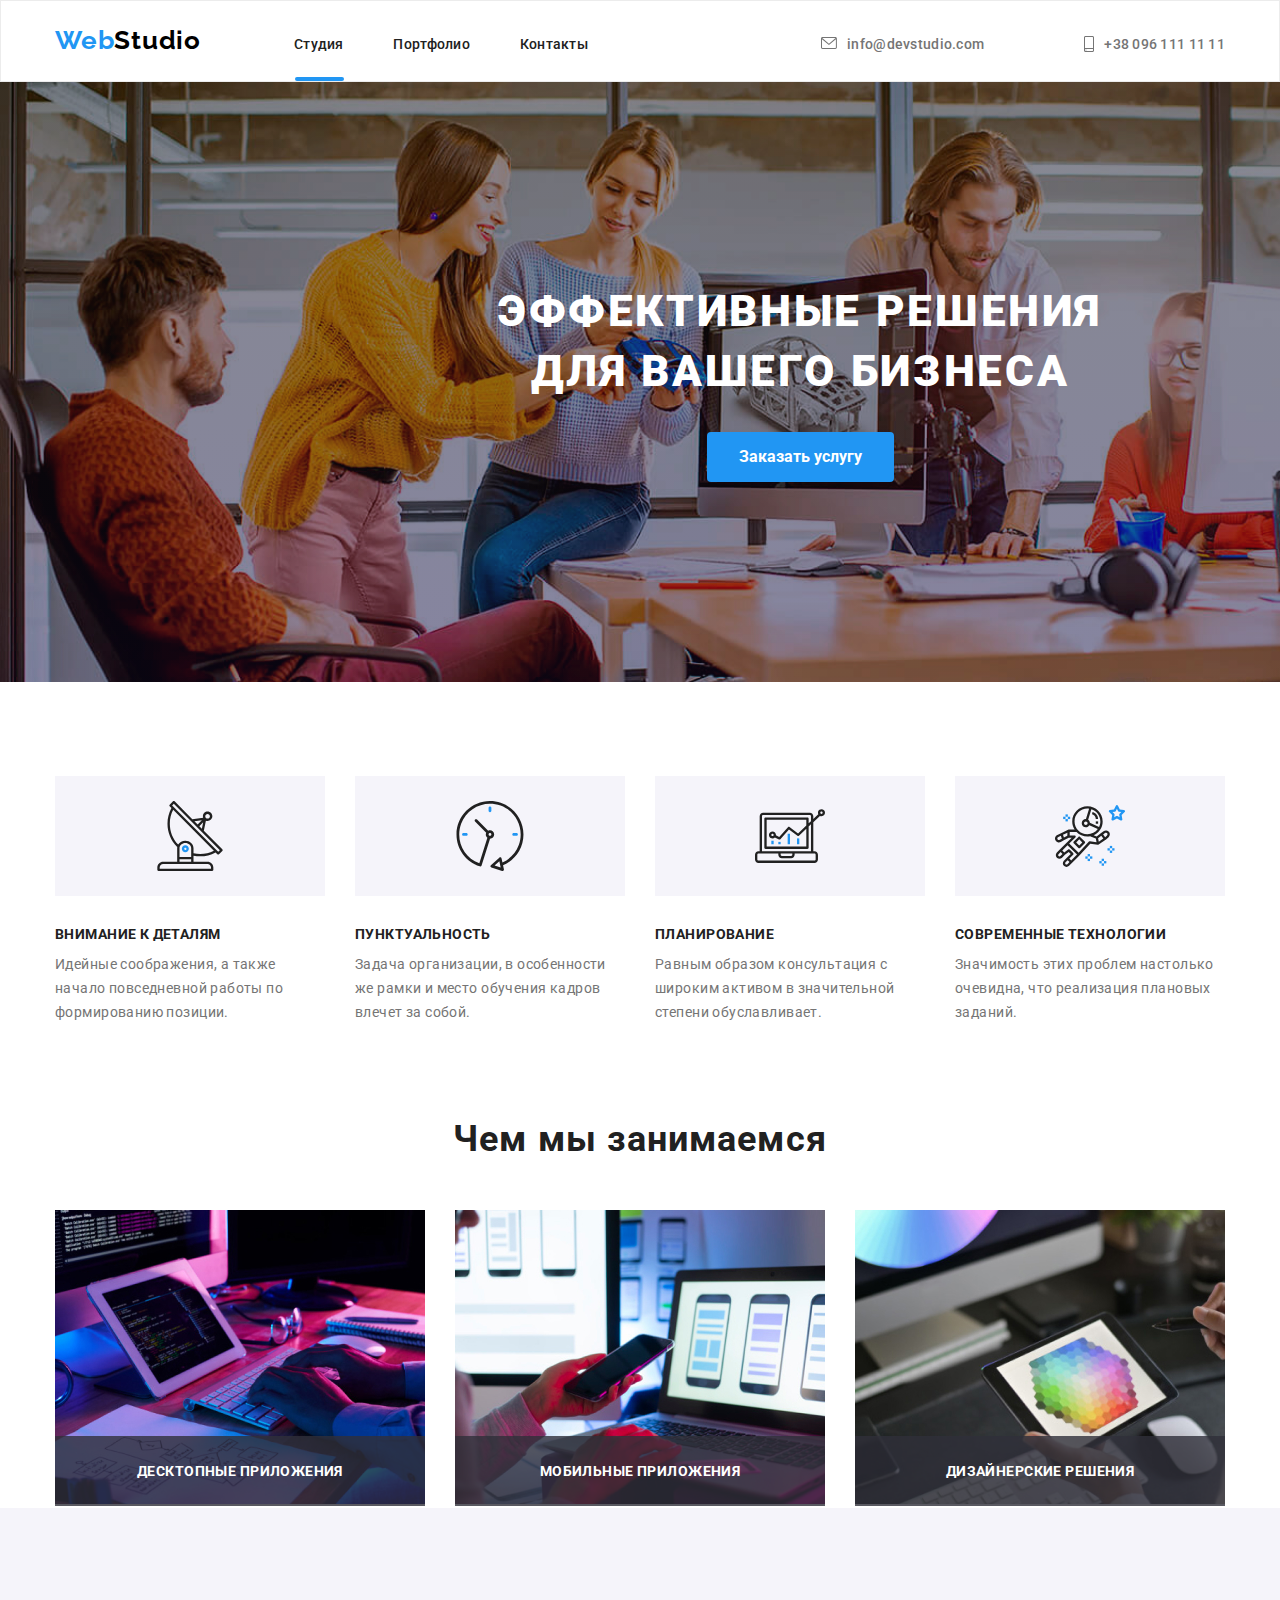
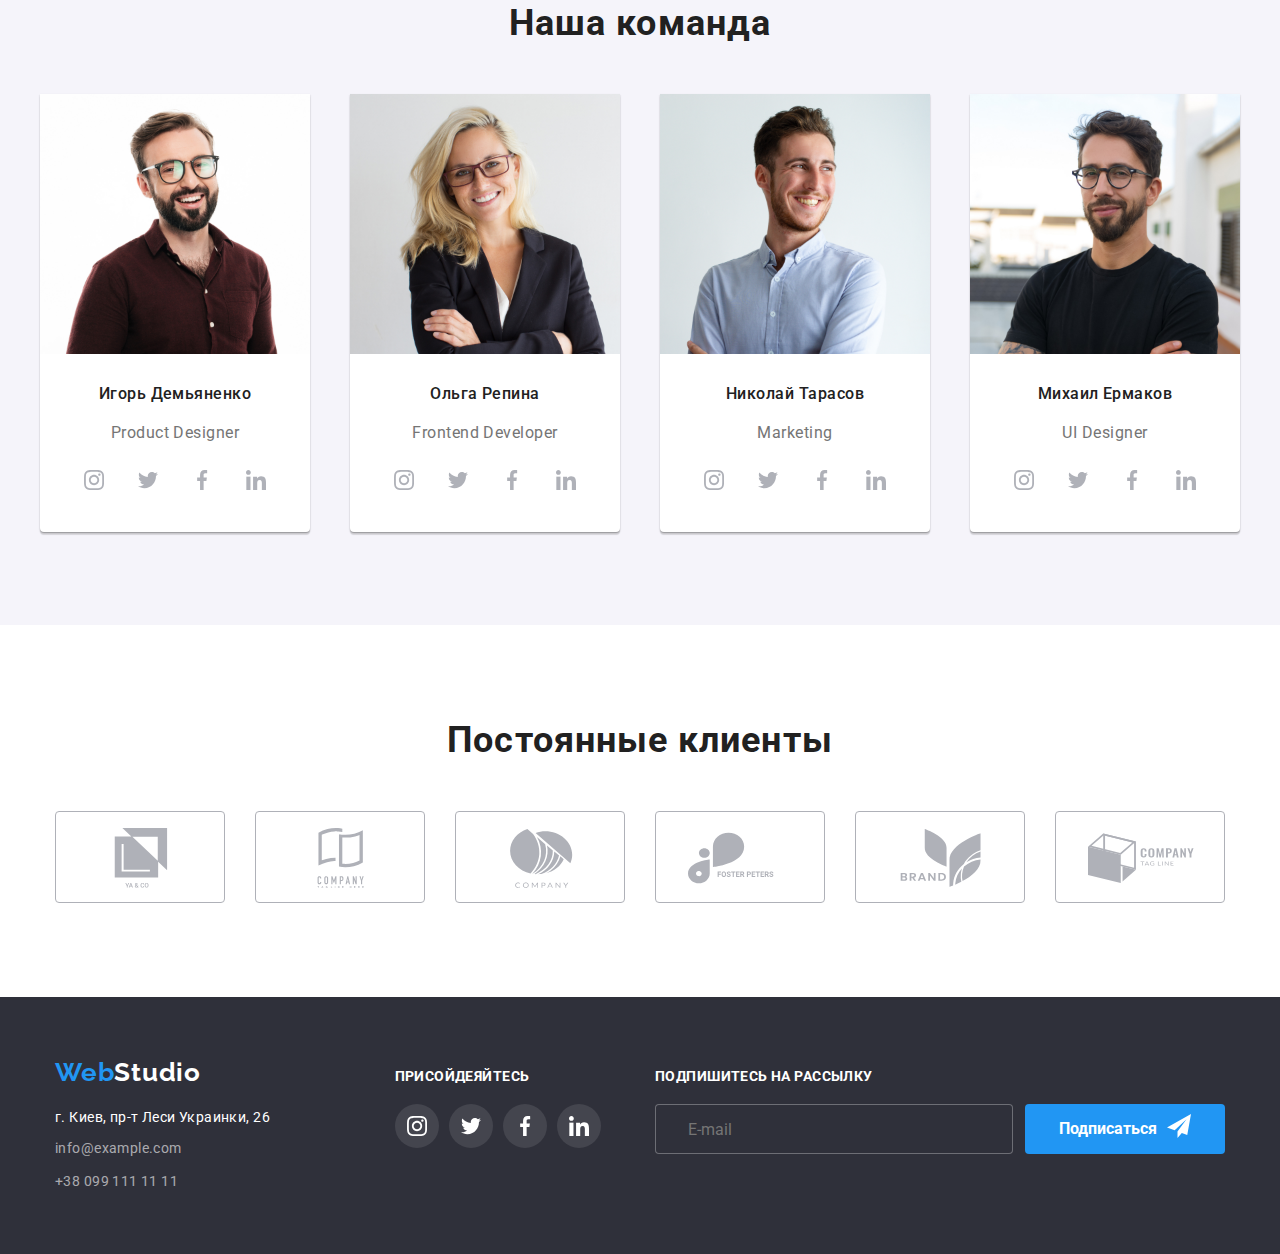
==== index.html @ 1517432e "start" ====
<!DOCTYPE html>
<html lang="ru">
<head>
    <meta charset="UTF-8">
    <meta http-equiv="X-UA-Compatible" content="IE=edge">
    <meta name="viewport" content="width=device-width, initial-scale=1.0">
    <title>Yaroslav Borys</title>
    <link rel="stylesheet" href="./css/modern-normalize.css">
    <link rel="preconnect" href="https://fonts.gstatic.com">
    <link href="https://fonts.googleapis.com/css2?family=Raleway:wght@700&family=Roboto:wght@400;500;700;900&display=swap"
        rel="stylesheet">
    <link rel="stylesheet" href="./css/style.css" />
</head>

    <template>
        <svg class="icons-button">
            <use href="./images/icons-list/sprite.svg.svg#icon-vector13"></use></svg>

            
        <svg class="icons">
            <use href="./images/icons-list/sprite.svg.svg#icon-antenna"></use>
        </svg>
        <svg class="icons">
            <use href="./images/icons-list/sprite.svg.svg#icon-astronaut"></use>
        </svg>
        <svg class="icons">
            <use href="./images/icons-list/sprite.svg.svg#icon-diagram"></use>
        </svg>
        <svg class="icons">
            <use href="./images/icons-list/sprite.svg.svg#icon-clock"></use>
        </svg>
        <svg class="icons">
            <use href="./images/icons-list/sprite.svg.svg#icon-client"></use>
        </svg>
        <svg class="icons">
            <use href="./images/icons-list/sprite.svg.svg#icon-client1"></use>
        </svg>
        <svg class="icons">
            <use href="./images/icons-list/sprite.svg.svg#icon-client2"></use>
        </svg>
        <svg class="icons">
            <use href="./images/icons-list/sprite.svg.svg#icon-client3"></use>
        </svg>
        <svg class="icons">
            <use href="./images/icons-list/sprite.svg.svg#icon-client4"></use>
        </svg>
        <svg class="icons">
            <use href="./images/icons-list/sprite.svg.svg#icon-client5"></use>
        </svg>
        <svg class=".icons-contact-mail">
            <use href="./images/icons-list/sprite.svg.svg#icon-envelope"></use>
        </svg>
        <svg class=".icons-contact-tell">
            <use href="./images/icons-list/sprite.svg.svg#icon-smartphone"></use>
        </svg>
        <svg class="icons-social">
            <use href="./images/icons-list/sprite.svg.svg#icon-instagram"></use>
        </svg>
        <svg class="icons-social">
            <use href="./images/icons-list/sprite.svg.svg#icon-twitter"></use>
        </svg>
        <svg class="icons-social">
            <use href="./images/icons-list/sprite.svg.svg#icon-facebook"></use>
        </svg>
        <svg class="icons-social">
            <use href="./images/icons-list/sprite.svg.svg#icon-linkedin"></use>
        </svg>
<!-- MODAL ICON  -->
        <svg class="">
            <use href="./images/icons-list/sprite.svg.svg#icon-name-modal"></use>
        </svg>
    
        <svg class="">
            <use href="./images/icons-list/sprite.svg.svg#icon-tel-modal"></use>
        </svg>

        <svg class="">
            <use href="./images/icons-list/sprite.svg.svg#icon-mail-modal"></use>
        </svg>
    <svg class="">
        <use href="./images/icons-list/sprite.svg.svg#icon-icon-telega"></use>
    </svg>

<!-- MODAL ICON  -->
    </template>

<body>
    <!--Навигация сайта-->
    <header>
        <nav class="navigation">
        <div class="container">
            <h1><a href="./index.html" lang="en" class="logo link"><span class="logo-blue">Web</span>Studio</a></h1>
           <div class="nav">
            <ul class="site-nav list">
                <li><a href="./index.html" class="studio link">Студия</a></li>
                <li><a href="./portfolio.html" class=" link">Портфолио</a></li>
                <li><a href="" class="link">Контакты</a></li>
            </ul>
            <ul class="contact-nav list">
                <li class="list-tell">
                        <ul class="mail-mail">
                        
                            <li><a href="mailto:" class="link">info@devstudio.com</a></li>
                        <li class="icons-contact-mail"><svg class="icons-contact-mail">
                                <use href="./images/icons-list/sprite.svg.svg#icon-envelope"></use>
                            </svg></li>
                        </ul>

                </li>
            
                <li class="list-tell">
                        <ul class="tell-tell">  
                            
                            <li class="list-tell"><a href="tel:+380961111111" class="link">
                    +38 096 111 11 11</a></li>
                    <li><svg class="icons-contact-tell">
                            <use href="./images/icons-list/sprite.svg.svg#icon-smartphone"></use>
                        </svg></li>
            
                         </ul>
                   
            </ul>
            </div>
        </div>
        </nav>
    </header>

    <main>
        <!--Заказ услуги-->
        <section class="hero">
            <div class="container">
            <h2 class="hero-title">Эффективные решения для вашего бизнеса</h2>
            <button data-modal-open type="button" class="button-color">Заказать услугу</button>
            </div>
        </section>

        <!--Преимущество-->
        <section >
        <div class="container">
            <h2 class="disp-none">Преимущество</h2>
            <ul class="advantage-list">
                <li> 
                    <div class="advantage-content">
                    <svg class="icons-advantage">
                    <use href="./images/icons-list/sprite.svg.svg#icon-antenna"></use>
                     </svg>
                    </div>
                    <h3  class="tittle-advantage">Внимание к деталям</h3>
                    <p class="text-section">Идейные соображения, а также начало повседневной работы по формированию позиции.</p>
                </li>
                <li>
                      <div class="advantage-content">
                    <svg class="icons-advantage">
                        <use href="./images/icons-list/sprite.svg.svg#icon-clock"></use>
                    </svg>
                    </div>
                    <h3 class="tittle-advantage">Пунктуальность</h3>
                    <p class="text-section">Задача организации, в особенности же рамки и место обучения кадров влечет за собой.</p>
                </li>
                <li>
                   <div class="advantage-content">
                    <svg class="icons-advantage">
                        <use href="./images/icons-list/sprite.svg.svg#icon-diagram"></use>
                    </svg>
                    </div>
                    <h3 class="tittle-advantage">Планирование</h3>
                    <p class="text-section">Равным образом консультация с широким активом в значительной степени обуславливает.</p>
                </li>
                <li>
                    <div class="advantage-content">
                    <svg class="icons-advantage">
                    <use href="./images/icons-list/sprite.svg.svg#icon-astronaut"></use>
                   </svg>
                    </div>
                    <h3 class="tittle-advantage">Современные технологии</h3>
                    <p class="text-section">Значимость этих проблем настолько очевидна, что реализация плановых заданий.</p>
                </li>
            </ul>
        </div>
        </section>
            <!--Работа-->
        <section class="work-section">
            <div class="container">
               <h2 class="block-tittle">Чем мы занимаемся</h2>
                <ul class="work-list">
                   <li class="background-img"><img src="images/img.jpg" class="img-list" alt="набор текста на планшете" >
                <p >ДЕСКТОПНЫЕ ПРИЛОЖЕНИЯ</p></li>
                    <li class="background-img"><img src="images/box2.jpg" class="img-list" alt="nелефон и ноутбук" >
                <p >МОБИЛЬНЫЕ ПРИЛОЖЕНИЯ</p></li>
                    <li class="background-img"><img src="images/box3.jpg" class="img-list" alt="палитра цветов" >
                <p >ДИЗАЙНЕРСКИЕ РЕШЕНИЯ</p>
                    </li>
                </ul>  
            </div>
        </section>
        <!-- Команда -->
        <section class="our-team">
            <div class="container">
            <h2 class="block-tittle">Наша команда</h2>
            <ul class="team-list">
                <li>
                    <img src="./images/human.jpg" alt="мужчина" width="270">
                    <h3 class="name-worker">Игорь Демьяненко</h3>
                    <p lang="en" class="profession">Product Designer</p>
                    <ul class=icon-list-people>
                        <li>
                            <a href="#" class="social-link">
                                <svg class="icons-social">
                                <use href="./images/icons-list/sprite.svg.svg#icon-instagram"></use>
                                </svg>
                            </a>
                        </li>
                        <li>
                            <a href="#" class="social-link">
                                <svg class="icons-social">
                                <use href="./images/icons-list/sprite.svg.svg#icon-twitter"></use>
                                </svg>
                            </a>
                        </li>
                        <li>
                            <a href="#" class="social-link">
                                <svg class="icons-social">
                                 <use href="./images/icons-list/sprite.svg.svg#icon-facebook"></use>
                                </svg>
                            </a>
                        </li>
                        <li>
                            <a href="#" class="social-link">
                                <svg class="icons-social">
                                <use href="./images/icons-list/sprite.svg.svg#icon-linkedin"></use>
                                </svg>
                            </a>
                        </li>
                
                    </ul>
                </li>
                <li>
                    <img src="./images/human1.jpg" alt="девушка" width="270">
                    <h3 class="name-worker">Ольга Репина</h3>
                    <p lang="en" class="profession">Frontend Developer</p>
                                        <ul class="icon-list-people">
                        <li>
                            <a href="#" class="social-link">
                                <svg class="icons-social">
                                <use href="./images/icons-list/sprite.svg.svg#icon-instagram"></use>
                                </svg>
                            </a>
                        </li>
                        <li>
                            <a href="#" class="social-link">
                                <svg class="icons-social">
                                <use href="./images/icons-list/sprite.svg.svg#icon-twitter"></use>
                                </svg>
                            </a>
                        </li>
                        <li>
                            <a href="#" class="social-link">
                                <svg class="icons-social">
                                 <use href="./images/icons-list/sprite.svg.svg#icon-facebook"></use>
                                </svg>
                            </a>
                        </li>
                        <li>
                            <a href="#" class="social-link">
                                <svg class="icons-social">
                                <use href="./images/icons-list/sprite.svg.svg#icon-linkedin"></use>
                                </svg>
                            </a>
                        </li>
                
                    </ul>
                </li>
                <li>
                    <img src="./images/human2.jpg" alt="мужчина смотрит вправо " width="270">
                    <h3 class="name-worker">Николай Тарасов</h3>
                    <p lang="en" class="profession">Marketing</p>
                                                        <ul class="icon-list-people">
                        <li>
                            <a href="#" class="social-link">
                                <svg class="icons-social">
                                <use href="./images/icons-list/sprite.svg.svg#icon-instagram"></use>
                                </svg>
                            </a>
                        </li>
                        <li>
                            <a href="#" class="social-link">
                                <svg class="icons-social">
                                <use href="./images/icons-list/sprite.svg.svg#icon-twitter"></use>
                                </svg>
                            </a>
                        </li>
                        <li>
                            <a href="#" class="social-link">
                                <svg class="icons-social">
                                 <use href="./images/icons-list/sprite.svg.svg#icon-facebook"></use>
                                </svg>
                            </a>
                        </li>
                        <li>
                            <a href="#" class="social-link">
                                <svg class="icons-social">
                                <use href="./images/icons-list/sprite.svg.svg#icon-linkedin"></use>
                                </svg>
                            </a>
                        </li>
                
                    </ul>
                </li>
                <li>
                    <img src="./images/human3.jpg" alt="мужчина смотрит на нас" width="270">
                    <h3 class="name-worker">Михаил Ермаков</h3>
                    <p lang="en" class="profession">UI Designer</p>
                                        <ul class="icon-list-people">
                        <li>
                            <a href="#" class="social-link">
                                <svg class="icons-social">
                                <use href="./images/icons-list/sprite.svg.svg#icon-instagram"></use>
                                </svg>
                            </a>
                        </li>
                        <li>
                            <a href="#" class="social-link">
                                <svg class="icons-social">
                                <use href="./images/icons-list/sprite.svg.svg#icon-twitter"></use>
                                </svg>
                            </a>
                        </li>
                        <li>
                            <a href="#" class="social-link">
                                <svg class="icons-social">
                                 <use href="./images/icons-list/sprite.svg.svg#icon-facebook"></use>
                                </svg>
                            </a>
                        </li>
                        <li>
                            <a href="#" class="social-link">
                                <svg class="icons-social">
                                <use href="./images/icons-list/sprite.svg.svg#icon-linkedin"></use>
                                </svg>
                            </a>
                        </li>
                
                    </ul>
                </li>
            </ul>
            </div>
        </section> 
<!-- Постоянные клиенты -->
        <section class="client-section">
            <div class="container">
            <h2 class="block-tittle">Постоянные клиенты</h2>
            <ul class="client-list">
                <li class="client">
                    <svg class="icons-client">
                        <use href="./images/icons-list/sprite.svg.svg#icon-client"></use>
                    </svg>
                </li>
                <li>
                <svg class="icons-client">
                    <use href="./images/icons-list/sprite.svg.svg#icon-client1"></use>
                </svg>
            </li>
                <li><svg class="icons-client">
                    <use href="./images/icons-list/sprite.svg.svg#icon-client2"></use>
                </svg>
            </li>
                <li><svg class="icons-client">
                    <use href="./images/icons-list/sprite.svg.svg#icon-client3"></use>
                </svg>
            </li>
                <li><svg class="icons-client">
                    <use href="./images/icons-list/sprite.svg.svg#icon-client4"></use>
                </svg>
            </li>
                <li><svg class="icons-client">
                    <use href="./images/icons-list/sprite.svg.svg#icon-client5"></use>
                </svg>
            </li>
            </ul>
            </div>
        </section>
        <!-- Постоянные клиенты -->

    </main>

    <!--подвал-->
     <footer class="footer">
        
         <div class="container">
                 
            <div class="contact-footer"> 
             <a href="#" lang="en" class="link logo-white"><span class="logo-blue">Web</span>Studio</a>
             <address class="address ad-footer">
                <P class="address">г. Киев, пр-т Леси Украинки, 26</P>
                <ul class="list">
                    <li><a href="mailto:info@example.com" class="link contacts">info@example.com</a></li>
                    <li><a href="tel:+380991111111" class="link contacts">+38 099 111 11 11</a></li>
                </ul>
             </address>
            </div>
        

            <div class="social-cont">
            <p class="text-final">ПРИСОЙДЕЯЙТЕСЬ</p>
            <ul class="social-media">
                        <li>
                            <a href="#" class="social-link">
                                <svg class="icons-footer">
                                    <use href="./images/icons-list/sprite.svg.svg#icon-instagram"></use>
                                </svg>
                            </a>
                        </li>
                        <li>
                            <a href="#" >
                                <svg class="icons-footer">
                                    <use href="./images/icons-list/sprite.svg.svg#icon-twitter"></use>
                                </svg>
                            </a>
                        </li>
                        <li>
                            <a href="#">
                                <svg class="icons-footer">
                                    <use href="./images/icons-list/sprite.svg.svg#icon-facebook"></use>
                                </svg>
                            </a>
                        </li>
                        <li>
                            <a href="#">
                                <svg class="icons-footer">
                                    <use href="./images/icons-list/sprite.svg.svg#icon-linkedin"></use>
                                </svg>
                            </a>
                     
                       </li>
                       
                      </ul>
            </div>
                
             <div class="sub-box">
                        <p class="text-final">ПОДПИШИТЕСЬ НА РАССЫЛКУ</p>
                        <div class="form-footer">
                        <form action="" class="sub-form">
                            <label for="subscription" ></label>
                            <input type="email" class="telega-pole" name="subscrip" id="subscription" placeholder="E-mail">
                            <button type="submit" class="button-footer">Подписаться<svg class="telega-svg">
                                <use href="./images/icons-list/sprite.svg.svg#icon-icon-telega"></use>
                            </svg></button>
                            </div>


                        </form>
                        </div>
         </div>





      </footer>
    <div class="backdrop is-hidden" id="modal" data-modal>
        <div class="modal-content" id="modal-content">
            <button data-modal-close type="button"><span class="close-but"><svg class="icons-button">
                <use href="./images/icons-list/sprite.svg.svg#icon-vector13"></use>
            </svg></span></button>
            <form action="#" class="modal-form">
                <p class="modal-form-title">Оставьте свои данные, мы вам перезвоним</p>
             <label class="form-field">
                 Имя
                    <span class="icon-position">
                         <input type="text" name="user-name" minlength="2"placeholder=""  required class="modal-form-input"/>
          
                         <span class="modal-form-icon">
                                <svg class="modal-name modal-svg">
                                    <use href="./images/icons-list/sprite.svg.svg#icon-name-modal"></use>
                                </svg>
                        </span>
                    </span>
                </label>
                <label class="form-field">
                    Телефон 
                    <span class="icon-position">
                        <input type="tel " name="user-fhone" placeholder="" pattern="[0-9]{3}-[0-9]{3}-[0-9]{2}-[0-9]{2}" required class="modal-form-input"/>
                             <span class="modal-form-icon">
                                    <svg class="modal-tel modal-svg">
                                        <use href="./images/icons-list/sprite.svg.svg#icon-tel-modal"></use>
                                    </svg>
                            </span>
                    </span>
                </label>
                <label class="form-field">
                    Почта 
                    <span class="icon-position">
                    <input type="email" name="user-email" placeholder="" required class="modal-form-input"/>
                            <span class="modal-form-icon">
                                <svg class="modal-email modal-svg">
                                    <use href="./images/icons-list/sprite.svg.svg#icon-mail-modal"></use>
                                </svg>
                            </span>
                    </span>
                </label>
                <label class="form-field-txt">
                    Комментарий 
                    <textarea name="user-comment" placeholder="Введите текст" class="modal-form-text" ></textarea>
                </label>
                <span>
                <input type="checkbox" name="user-agree" value="agree" id="checkbox" class="form-check visually-hidden" required >
                <label for="checkbox" class="modal-form-check"  >Соглашаюсь с рассылкой и принимаю <a href="" class="form-link"> Условия договора</a></label>
                </span>
               <button type="submit" class="button-color-form">Отправить</button>
            </form>
         

        </div>
    </div>

    <script src="./js/modal.js" type="module"></script>
</body>
</html>
---- css/style.css ----
:root {
  --blue-color: #2196f3;
  --white-color: #ffffff;
  --tell-color: #757575;
  --hero-color: #2f303a;
  --main-text-color: #212121;
  --mainbackgraund-color: #e5e5e5;
  --contacts-color: rgba(255, 255, 255, 0.6);
  --portfolio-color: #f5f4fa;
  --black-color: #000000;
  --stroke-color: #ececec;
  --icon-color: #afb1b8;
  --icon-footer: rgba(255, 255, 255, 0.1);
  --solid-color: #eeeeee;
  --solid-button: rgba(0, 0, 0, 0.2);
  --form-text: rgba(117, 117, 117, 0.5);
  --stoke-solid-footer: rgba(255, 255, 255, 0.3);
}

/* Основные стили */
body {
  font-family: "Roboto", sans-serif;
  background-color: var(--white-color);
  color: var(--main-text-color);
}

.container {
  width: 1200px;
  padding: 0 15px;
  margin: 0 auto;
}

/* Основные стили */
/* Списки  */

/* Списки  */

/* Анимации */
@keyframes button-hero {
  0% {
  }
  100% {
    transition: background-color 500ms linear, transform 500ms ease-in-out;
  }
}

/* Анимации */

.site-nav .link {
  display: flex;
  flex-direction: column;
  align-items: flex-end;
}

.studio::after,
.portfolio::after {
  content: "";
  height: 4px;
  background-color: var(--blue-color);
  align-self: flex-end;
  /* margin: 28px 0px 0px 0px; */
  border-radius: 2px;
  z-index: 2;
  position: absolute;
  top: 41px;
}
.studio:after {
  width: 49px;
}

.portfolio:after {
  width: 76px;
}

.tell-tell,
.mail-mail {
  display: flex;
  flex-direction: row-reverse;
}

.list-tell {
  align-items: baseline;
  justify-content: start;
  color: var(--tell-color);
}
.icons-contact-tell {
  width: 10px;
  height: 16px;
  margin-right: 10px;
  fill: currentColor;
}

.icons-contact-mail {
  width: 16px;
  height: 12px;
  margin-right: 10px;
  fill: currentColor;
}
.contact-nav .list-tell:hover,
.contact-nav .list-tell:hover,
.contact-nav .link:hover {
  stroke: var(--blue-color);
  color: var(--blue-color);
  fill: var(--blue-color);
  transition: 250ms cubic-bezier(0.4, 0, 0.2, 1);
}

.navigation .container {
  display: flex;
  align-items: baseline;
}
.navigation .nav {
  display: flex;
  width: 1025px;
  justify-content: space-between;
}
.site-nav {
  display: flex;
  width: 294px;
  justify-content: space-between;
  margin-left: 93px;
  position: relative;
}
.contact-nav {
  display: flex;
  height: 16px;
}
.contact-nav li:not(:first-child) {
  margin-left: 50px;
}

.navigation {
  background-color: var(--white-color);
  border: 1px solid var(--stroke-color);
}
.logo {
  font-family: Raleway;
  color: var(--black-color);
  font-weight: bold;
  font-size: 26px;
  line-height: 1.192;
  letter-spacing: 0.03em;
  padding: 24px 0px 25px;
}
.logo-blue {
  color: var(--blue-color);
}
.site-nav .link:hover,
.site-nav .link:focus,
.site-nav .link:active {
  color: var(--blue-color);
  transition: 250ms cubic-bezier(0.4, 0, 0.2, 1);
}

.nav .portfolio:visited,
.nav .studio:visited {
  color: var(--blue-color);
  transition: 250ms cubic-bezier(0.4, 0, 0.2, 1);
}

.contact-nav .link:hover,
.contact-nav .link:focus {
  color: var(--blue-color);
  fill: var(--blue-color);
  transition: 250ms cubic-bezier(0.4, 0, 0.2, 1);
}

.contact-nav a {
  color: var(--tell-color);
  transition: 250ms cubic-bezier(0.4, 0, 0.2, 1);
}
.navigation .list {
  font-weight: 500;
  font-size: 14px;
  line-height: 1.143;
  letter-spacing: 0.02em;
}
/* Навигация сайта  */

/* Hero block */

.hero .container {
  padding: 200px 452px;
  width: 1600px;
  display: flex;
  align-items: center;
  flex-flow: column;
  background-image: linear-gradient(
      to top,
      rgba(130, 67, 247, 0.068),
      rgba(138, 125, 4, 0.068)
    ),
    url(../images/background.png);
  background-size: cover;
}

.hero-title {
  color: var(--white-color);
  font-weight: 900;
  font-size: 44px;
  line-height: 1.363;
  text-align: center;
  letter-spacing: 0.06em;
  text-transform: uppercase;
  width: 696px;
  margin-bottom: 30px;
}
/* Hero block */
/* Buttons */
/* indentation */
.button-row .container {
  padding: 94px 0px 34px;
}
.button-list {
  display: flex;
  justify-content: center;
  padding-bottom: 16px;
}
.button-list li:not(:last-child) {
  margin-right: 9px;
}
/* indentation */
.button-color {
  font-family: "Roboto", sans-serif;
  background-color: var(--blue-color);
  color: var(--white-color);
  font-size: 16px;
  line-height: 1.875;
  font-weight: 700;
  text-align: center;
  border: 0;
  border-radius: 4px;
  padding: 10px 32px;
  cursor: pointer;
}
.button-pro {
  font-family: "Roboto", sans-serif;
  background-color: var(--portfolio-color);
  font-weight: 500;
  font-size: 16px;
  line-height: 1.625;
  text-align: center;
  letter-spacing: 0.03em;
  border-radius: 4px;
  padding: 6px 22px;
  border: 0;
}
.button-pro:hover,
.button-pro:focus {
  background-color: var(--blue-color);
  color: var(--white-color);
  box-shadow: 0px 3px 1px rgba(0, 0, 0, 0.1), 0px 1px 2px rgba(0, 0, 0, 0.08),
    0px 2px 2px rgba(0, 0, 0, 0.12);
  transition: 250ms cubic-bezier(0.4, 0, 0.2, 1);
}
/* Buttons */

/* Преимущество  */
/* indentation */
.disp-none {
  display: none;
}

.container .advantage-list {
  display: flex;
  padding: 94px 0px;
  justify-content: space-between;
}
.advantage-list > li {
  display: flex;
  width: 270px;
  flex-direction: column;
}

/* ICON */
.advantage-content {
  height: 120px;
  width: 270px;
  background-color: var(--portfolio-color);
  display: flex;
  justify-content: center;
  align-items: center;
  margin-bottom: 30px;
}

.icons-advantage {
  width: 70px;
  height: 70px;
}

/* ICON  */

/* indentation */
.tittle-advantage {
  font-size: 14px;
  line-height: 1.142;
  letter-spacing: 0.03em;
  text-transform: uppercase;
  margin-bottom: 10px;
}
.text-section {
  color: var(--tell-color);
  font-size: 14px;
  line-height: 1.715;
  letter-spacing: 0.03em;
  font-weight: 400;
}
/* Преимущество */

/* work */
.block-tittle {
  font-weight: bold;
  font-size: 36px;
  line-height: 1.167;
  text-align: center;
  letter-spacing: 0.03em;
  margin-bottom: 50px;
}

.work-list p {
  display: flex;
  align-items: center;
  justify-content: center;
  color: var(--white-color);
  background-color: rgba(47, 48, 58, 0.8);
  position: absolute;
  height: 70px;
  width: 370px;
  bottom: 2px;
  left: 0;
  z-index: 1;
  font-weight: bold;
  font-size: 14px;
  line-height: 1.142;
  text-align: center;
  letter-spacing: 0.03em;
}
.background-img {
  position: relative;
  z-index: 1;
}

.container .work-list {
  display: flex;
}
.work-list li:not(:first-child) {
  margin-left: 30px;
}
/* indentation */
/* work */

/* our team */
/* Icon  */
.icons-social {
  width: 20px;
  height: 20px;
}
.icon-list-people a {
  /* padding-bottom: 30px; */
  width: 44px;
  height: 44px;
  border-radius: 50%;
  padding: 12px;
}

.icons-social {
  color: var(--icon-color);
}

.icon-list-people {
  display: flex;
  justify-content: center;
  flex-direction: row;
  padding-bottom: 30px;
}
.icon-list-people a {
  flex-direction: row;
  color: var(--icon-color);
}
.icon-list-people li:not(:last-child) {
  margin-right: 10px;
}
.icon-list-people a:hover,
.icon-list-people a:focus {
  fill: var(--white-color);
  background-color: var(--blue-color);
  transition: 250ms cubic-bezier(0.4, 0, 0.2, 1);
}

.social-link {
  fill: currentColor;
}
/* Icon  */
.our-team .container {
  padding: 94px 0px 93px;
}
.team-list {
  display: flex;
  justify-content: space-between;
  align-content: center;
}

.team-list > li {
  background-color: var(--white-color);
  border-bottom-right-radius: 4px;
  border-bottom-left-radius: 4px;
  box-shadow: 0px 1px 1px rgba(0, 0, 0, 0.14), 0px 1px 2px rgba(0, 0, 0, 0.2),
    0px 3px 1px rgba(0, 0, 0, 0.12);
  display: flex;
  flex-direction: column;
  align-items: center;
  transition: 250ms cubic-bezier(0.4, 0, 0.2, 1);
}
.our-team {
  background-color: var(--portfolio-color);
  transition: 250ms cubic-bezier(0.4, 0, 0.2, 1);
}
.name-worker {
  font-weight: 500;
  font-size: 16px;
  /* text-align: center; */
  line-height: 1.188;
  padding: 30px 0px 10px;
  letter-spacing: 0.03em;
}
.profession {
  font-size: 16px;
  line-height: 1.188;

  letter-spacing: 0.03em;
  color: var(--tell-color);
  padding: 10px 0px 16px;
  font-weight: normal;
}

/* our team */
/* Постоянные клиенты */

.client-section .container {
  padding-top: 94px;
  padding-bottom: 94px;
}
.client-list li {
  width: 170px;
  height: 92px;
  border: solid 1px;
  border-radius: 4px;
  padding: 16px 32px;
  color: var(--icon-color);
  box-sizing: border-box;
}

.client-list {
  display: flex;
  flex-direction: row;
  justify-content: space-between;
  align-items: center;
  fill: currentColor;
}
.icons-client {
  width: 106px;
  height: 60px;
}
.client-list li:focus,
.client-list li:hover {
  fill: var(--blue-color);
  border: solid 1px var(--blue-color);
  transition: 250ms cubic-bezier(0.4, 0, 0.2, 1);
}
/* Постоянные клиенты */

/* portfolio */
/* Card */
.card-container:hover .background-blue,
.card-container:focus .background-blue {
  transition: 250ms cubic-bezier(0.4, 0, 0.2, 1);
  transform: translateY(0);
  opacity: 1;
  overflow: auto;
}
.card-container {
  position: relative;
  width: 370px;
  height: 404px;
}

.background-blue {
  position: absolute;
  top: 0;
  left: 0;
  width: 370px;
  height: 294px;
  transform: translateY(60%);
  background: rgba(33, 150, 243, 0.9);
  border: Solid rgba(33, 150, 243, 0.9);
  opacity: 0;
}

.text-background {
  font-family: Roboto;
  font-size: 18px;
  line-height: 1.556px;
  line-height: 133%;
  /* align: Left; */
  vertical-align: Top;
  letter-spacing: 3%;
  color: var(--white-color);
  padding: 64px 23px;
}

.project-portfolio li:hover {
  box-shadow: 1px 4px 6px 1px rgba(0, 0, 0, 0.16),
    0px 4px 4px rgba(0, 0, 0, 0.06), 0px 1px 1px rgba(0, 0, 0, 0.06);
  transition: 250ms cubic-bezier(0.4, 0, 0.2, 1);
}

.card .container {
  padding-bottom: 94px;
}
.project-portfolio {
  display: flex;
  flex-wrap: wrap;
  justify-content: space-between;
}

.project-portfolio li:nth-child(-n + 6) {
  margin-bottom: 30px;
}

/* Card */

.project-portfolio li {
  background-color: var(--white-color);
  border: 1px solid var(--solid-color);
}

.pro-tittle {
  font-size: 18px;
  line-height: 2;
  letter-spacing: 0.06em;
}
.pro-text {
  font-weight: 400;
  font-size: 16px;
  line-height: 1.875;
  letter-spacing: 0.03em;
  color: var(--tell-color);
}
.card-text {
  z-index: 4;
}
.project-portfolio .card-text {
  padding: 20px 24px;
}
.pro-tittle {
  margin-bottom: 4px;
}
/* portfolio */

/* footer */
/* indentation */

/* 3-block-footer */

.button-footer {
  display: flex;
  /* align-self: center; */
  justify-content: center;
  width: 200px;
  height: 50px;
  font-family: "Roboto", sans-serif;
  background-color: var(--blue-color);
  color: var(--white-color);
  font-size: 16px;
  line-height: 1.875;
  font-weight: 700;
  text-align: center;
  border: 0;
  border-radius: 4px;
  padding: 10px 32px;
  cursor: pointer;
  margin-left: 12px;
}

.telega-svg {
  width: 24px;
  height: 24px;
  fill: var(--white-color);
  margin-left: 10px;
}

/* .sub-box {
  margin-left: 93px;
} */

.sub-form {
  display: flex;
  flex-direction: row;
}

.telega-pole::placeholder {
  padding-left: 16px;
}

.telega-pole {
  width: 358px;
  height: 50px;
  border: 1px solid var(--stoke-solid-footer);
  background: var(--hero-color);
  border-radius: 4px;
  padding-left: 16px;
  color: var(--white-color);
}

.telega-pole:focus {
  outline: none;
  border-color: var(--blue-color);
}

/* 3-block-footer */

.footer .container {
  padding: 60px 15px;
  align-items: baseline;
  justify-content: first baseline;
}

.ad-footer :not(:last-child) {
  margin-bottom: 9px;
}
/* indentation */

.footer {
  background-color: var(--hero-color);
}
.logo-white {
  font-family: Raleway;
  color: var(--white-color);
  font-weight: bold;
  font-size: 26px;
  line-height: 1.192;
  letter-spacing: 0.03em;
  margin-bottom: 20px;
}

.address {
  color: var(--white-color);
  font-size: 14px;
  line-height: 1.411;
  letter-spacing: 0.03em;
  font-style: normal;
}
.contacts {
  color: var(--contacts-color);
  font-weight: 400;
  font-size: 14px;
  line-height: 1.714;
  letter-spacing: 0.03em;
  text-decoration: none;
  font-style: normal;
}
.contacts:focus,
.contacts:hover {
  color: var(--blue-color);
  transition: 250ms cubic-bezier(0.4, 0, 0.2, 1);
}

.text-final {
  color: var(--white-color);
  font-weight: 700;
  font-size: 14px;
  line-height: 1.143;
  vertical-align: Top;
  letter-spacing: 0.03em;
  margin-bottom: 20px;
}

.footer .container {
  display: flex;
  justify-content: space-between;
}

.social-cont {
  margin-left: 70px;
  align-items: baseline;
}

.social-media {
  display: flex;
}
/* ИКОНКИ  */

.icons-footer {
  width: 20px;
  height: 20px;
}

/* .icons-social li {
  /* padding-bottom: 30px; */
/* width: 44px;
  height: 44px;
  border-radius: 50%;
  padding: 12px; */
/* } */
.social-media .container {
  display: flex;
}
.social-media a {
  width: 44px;
  height: 44px;
  border-radius: 50%;
  padding: 12px;
  background-color: var(--icon-footer);
  color: var(--white-color);
  flex-direction: row;
}
.social-media li:not(:last-child) {
  margin-right: 10px;
}
.social-media a:hover,
.social-media a:focus {
  fill: var(--white-color);
  background-color: var(--blue-color);
  transition: 250ms cubic-bezier(0.4, 0, 0.2, 1);
}
.icons-footer {
  fill: currentColor;
}
.social-media :hover,
.social-mediae :focus {
  fill: var(--white-color);
  transition: 250ms cubic-bezier(0.4, 0, 0.2, 1);
}
.social-medial a {
  fill: currentColor;
}

/* ИКОНКИ  */
/* footer */

/* Modal-js */
.backdrop {
  position: fixed;

  transition: transform 150ms linear;
  top: 0;
  left: 0;
  transform: translate(0);
  width: 100vw;
  height: 100vh;
  background-color: var(--solid-button);
  z-index: 2;
}

/* Модальное окно  */
.modal-content {
  /* display: flex;
  align-items: center; */
  position: absolute;
  top: 50%;
  left: 50%;
  transform: translate(-50%, -50%);
  max-width: 528px;
  width: 100%;
  max-height: 581px;
  height: 100%;
  padding: 40px;
  background-color: rgb(255, 255, 255);
  border-radius: 3px;
  box-shadow: 0px 4px 4px 0px rgba(0, 0, 0, 0.2);
}

[data-modal-close] {
  position: absolute;
  width: 30px;
  height: 30px;
  top: 8px;
  right: 5px;
  border-radius: 20px;
  background-color: transparent;
  border: 1px solid var(--solid-button);
  font-weight: bold;
  cursor: pointer;
  color: var(--main-text-color);
}
.is-hidden {
  transform: translate(-100%, -100%);
}
.close-but {
  padding: 3px 3px 4px 4px;
}
.icons-button {
  width: 11px;
  height: 11px;
  fill: #000000;
  stroke: #000000;
  stroke-width: 3px;
}

.modal-form-title {
  text-align: center;
  font-weight: 700;
  font-size: 20px;
  line-height: 1.15;
  letter-spacing: 3%;
  margin-bottom: 10px;
}

.modal-form {
  display: flex;
  flex-direction: column;
  height: 448px;
}

.modal-form-input {
  width: 100%;
  border-radius: 4px;
  height: 40px;
  border: 1px solid rgba(33, 33, 33, 0.2);
  padding-left: 42px;
  outline: none;
}
.modal-form-input:focus {
  border-color: var(--blue-color);
}

.modal-form-input:focus + .modal-form-icon {
  background-color: var(--hero-color);
  fill: var(--blue-color);
  stroke: var(--blue-color);
}

/* .icon-position:focus {
  fill: var(--blue-color);
  stroke: var(--blue-color);
} */

/* ВТоростипенные стили  */
/* .modal-form-input:required:valid {
  border-color: green;
}

.modal-form-input:required:invalid {
  border-color: red;
} */
/* ВТоростипенные стили  */

.form-field {
  font-size: 12px;
  line-height: 1.167;
  text-align: left;
  letter-spacing: 0.01em;
  color: var(--tell-color);
  /* padding-top: 10px; */
  margin-bottom: 10px;
}

.icon-position {
  position: relative;
  display: block;
  margin-top: 4px;
}

.modal-form-icon {
  fill: var(--main-text-color);
}
.modal-form-input::placeholder {
  color: var(--form-text);
}

.modal-svg {
  display: flex;
  justify-content: left;
  align-items: center;
  position: absolute;
  transform: translateY(-50%);
  top: 50%;
  left: 3%;
  fill: inherit;
}

.modal-name {
  width: 12px;
  height: 12px;
}

.modal-tel {
  width: 13px;
  height: 13px;
}
.modal-email {
  width: 15px;
  height: 12px;
}
/* .modal-form-icon {
  display: flex;
  justify-content: left;
  align-items: center;
  position: absolute;
  transform: translateY(-50%);
  top: 50%;
  left: 3%;
} */

.modal-form-text {
  width: 100%;
  height: 120px;
  resize: none;
  padding: 12px 16px;
  margin-top: 4px;
  margin-bottom: 20px;
  border-radius: 4px;
  border: 1px solid rgba(33, 33, 33, 0.2);
  font-size: 14px;
  line-height: 1.142;
  outline: none;
}
.modal-form-text:focus {
  border-color: var(--blue-color);
}

.modal-form-text::placeholder {
  color: var(--form-text);
}

.form-field-txt {
  font-size: 12px;
  line-height: 1.167;
  text-align: left;
  letter-spacing: 0.01em;
  color: var(--tell-color);
}
.modal-form-check {
  border-color: #212121;
}

.modal-form-check::before {
  content: "";
  width: 16px;
  height: 15px;
  border: 2px solid var(--main-text-color);
  display: inline-block;
  border-radius: 3px;
  margin-right: 9px;
  vertical-align: middle;
}

.form-check:checked + .modal-form-check::before {
  content: url("../images/vector-galka.png");
  display: flex;
  flex-direction: row;
  align-items: center;
  justify-content: center;
  align-self: center;
  border-color: var(--blue-color);
  background-color: var(--blue-color);
}

.visually-hidden {
  position: absolute !important;
  width: 1px !important;
  height: 1px !important;
  margin: -1px !important;
  padding: 0 !important;
  overflow: hidden;
  border: 0 !important;
  clip: rect(0 0 0 0);
}
.form-check {
  display: flex;
}

.modal-form-check {
  display: flex;
  align-items: center;
  align-self: auto;
  font-size: 14px;
  line-height: 1.714;
  justify-content: center;
  margin-bottom: 30px;
}

.form-link {
  color: var(--blue-color);
  text-decoration: underline;
  padding-left: 3px;
}
/* Модальное окно  */

/* Кнопка Модалки  */

.button-color-form {
  display: flex;
  align-self: center;
  justify-content: center;
  width: 200px;
  height: 50px;
  font-family: "Roboto", sans-serif;
  background-color: var(--blue-color);
  color: var(--white-color);
  font-size: 16px;
  line-height: 1.875;
  font-weight: 700;
  text-align: center;
  border: 0;
  border-radius: 4px;
  padding: 10px 32px;
  cursor: pointer;
  /* padding: 10px 55px; */
}
/* Кнопка Модалки  */
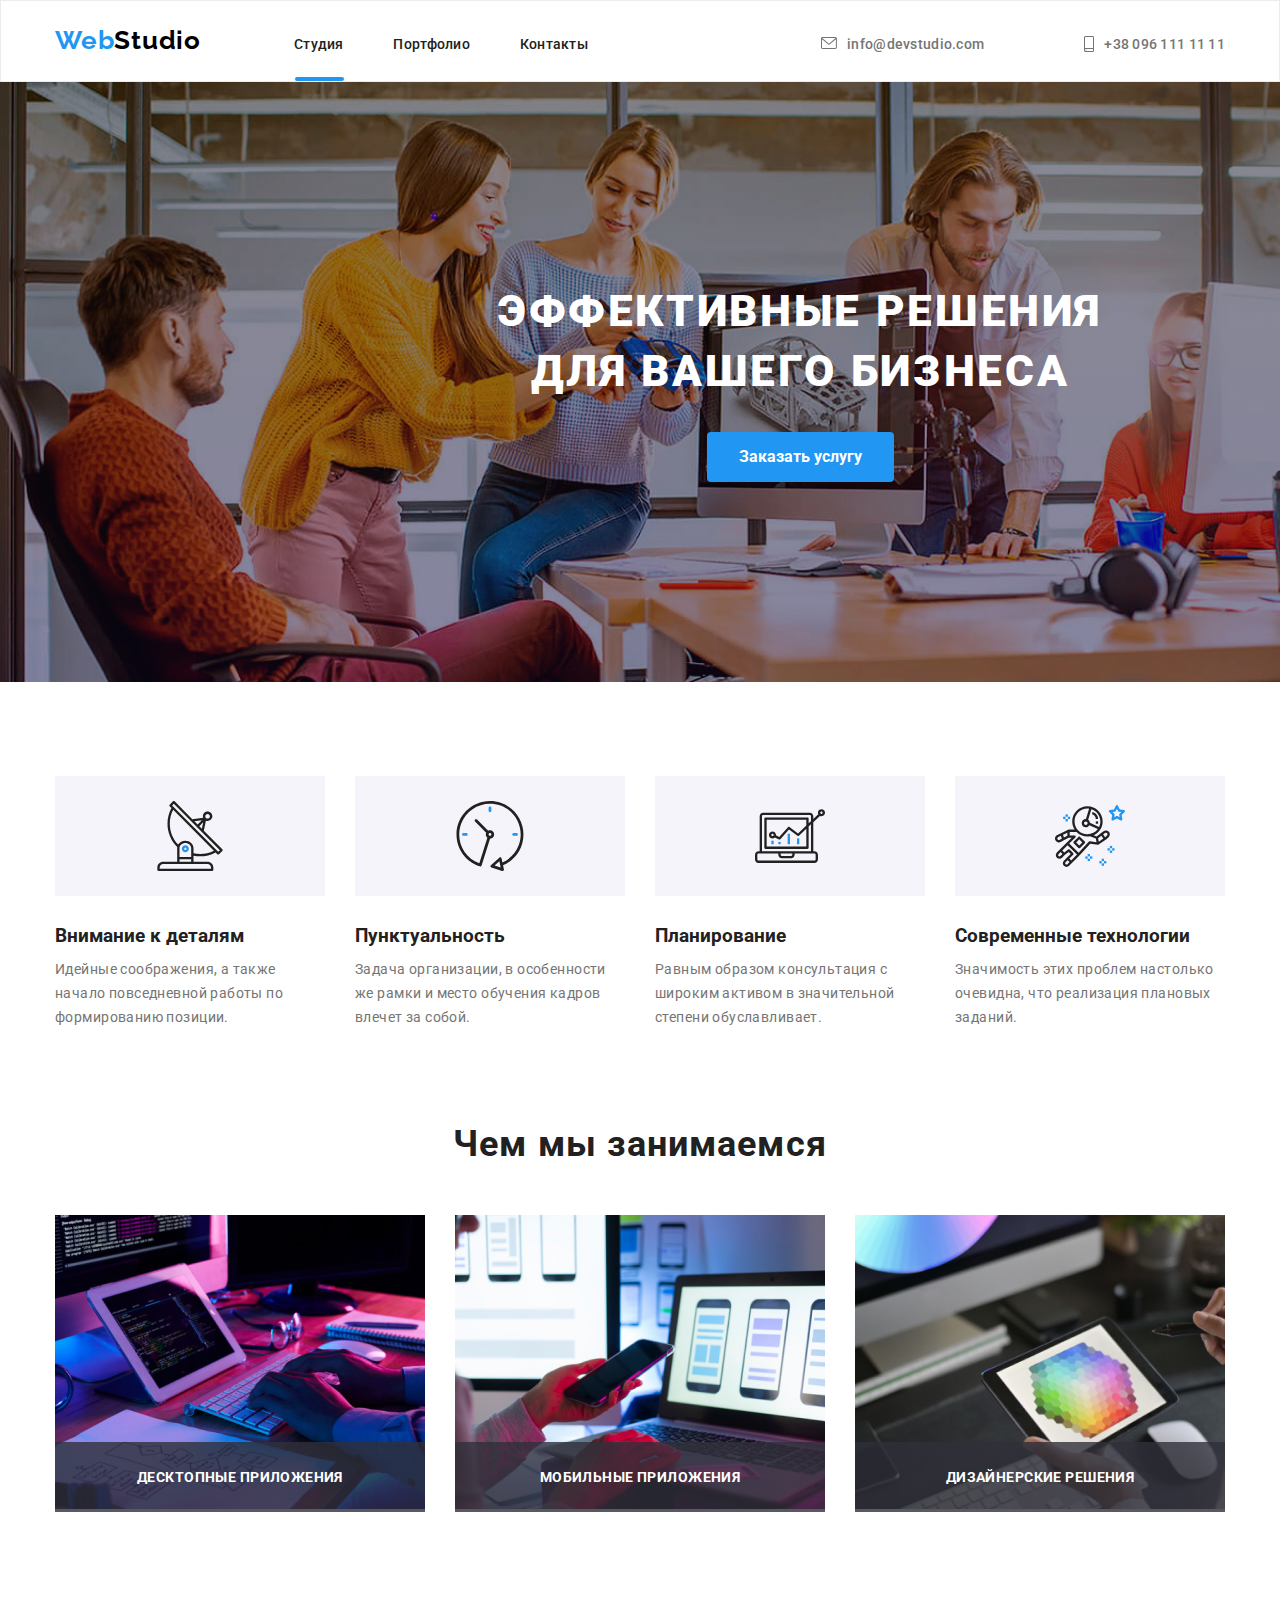
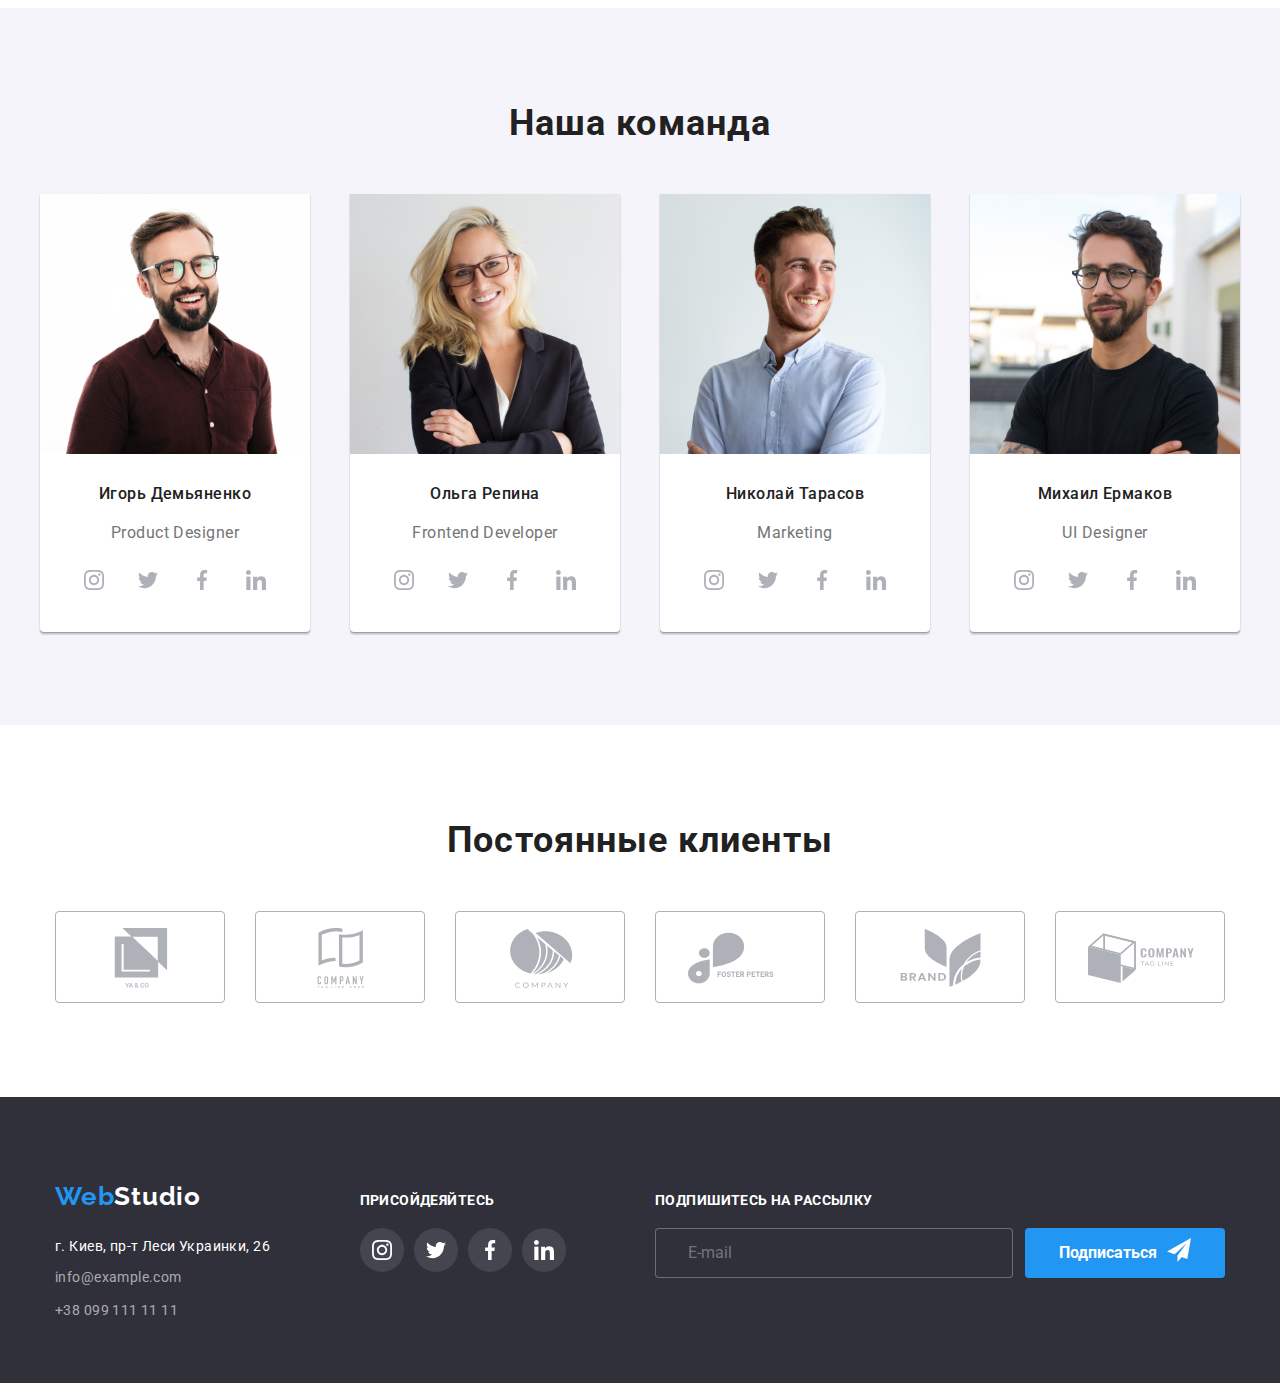
==== commit a2468ebb: "1attempt" ====
--- a/index.html
+++ b/index.html
@@ -5,11 +5,11 @@
     <meta http-equiv="X-UA-Compatible" content="IE=edge">
     <meta name="viewport" content="width=device-width, initial-scale=1.0">
     <title>Yaroslav Borys</title>
-    <link rel="stylesheet" href="./css/modern-normalize.css">
     <link rel="preconnect" href="https://fonts.gstatic.com">
     <link href="https://fonts.googleapis.com/css2?family=Raleway:wght@700&family=Roboto:wght@400;500;700;900&display=swap"
         rel="stylesheet">
     <link rel="stylesheet" href="./css/style.css" />
+    <link rel="stylesheet" href="css/main.min.css"/>
 </head>
 
     <template>
@@ -89,31 +89,31 @@
     <header>
         <nav class="navigation">
         <div class="container">
-            <h1><a href="./index.html" lang="en" class="logo link"><span class="logo-blue">Web</span>Studio</a></h1>
+            <h1><a href="./index.html" lang="en" class="navigation__logo navigation__link">Web<span class="nav__logo-header">Studio</span></a></h1>
            <div class="nav">
-            <ul class="site-nav list">
-                <li><a href="./index.html" class="studio link">Студия</a></li>
-                <li><a href="./portfolio.html" class=" link">Портфолио</a></li>
+            <ul class="nav__site nav__list">
+                <li><a href="./index.html" class="nav__studio nav__link">Студия</a></li>
+                <li><a href="./portfolio.html" class=" nav__link">Портфолио</a></li>
                 <li><a href="" class="link">Контакты</a></li>
             </ul>
-            <ul class="contact-nav list">
-                <li class="list-tell">
-                        <ul class="mail-mail">
+            <ul class="nav__contact-nav list">
+                <li class="nav__list-tell">
+                        <ul class="nav__mail-mail">
                         
-                            <li><a href="mailto:" class="link">info@devstudio.com</a></li>
-                        <li class="icons-contact-mail"><svg class="icons-contact-mail">
+                            <li><a href="mailto:" class="nav__link">info@devstudio.com</a></li>
+                        <li class="nav__icons-contact-mail"><svg class="nav__icons-contact-mail">
                                 <use href="./images/icons-list/sprite.svg.svg#icon-envelope"></use>
                             </svg></li>
                         </ul>
 
                 </li>
             
-                <li class="list-tell">
-                        <ul class="tell-tell">  
+                <li class="nav__list-tell">
+                        <ul class="nav__tell-tell">  
                             
-                            <li class="list-tell"><a href="tel:+380961111111" class="link">
+                            <li class="nav__list-tell"><a href="tel:+380961111111" class="nav__link">
                     +38 096 111 11 11</a></li>
-                    <li><svg class="icons-contact-tell">
+                    <li><svg class="nav__icons-contact-tell">
                             <use href="./images/icons-list/sprite.svg.svg#icon-smartphone"></use>
                         </svg></li>
             
@@ -129,104 +129,104 @@
         <!--Заказ услуги-->
         <section class="hero">
             <div class="container">
-            <h2 class="hero-title">Эффективные решения для вашего бизнеса</h2>
-            <button data-modal-open type="button" class="button-color">Заказать услугу</button>
+            <h2 class="hero__title">Эффективные решения для вашего бизнеса</h2>
+            <button data-modal-open type="button" class="hero__button-color">Заказать услугу</button>
             </div>
         </section>
 
         <!--Преимущество-->
-        <section >
+        <section class="advantage">
         <div class="container">
             <h2 class="disp-none">Преимущество</h2>
-            <ul class="advantage-list">
+            <ul class="advantage__list">
                 <li> 
-                    <div class="advantage-content">
-                    <svg class="icons-advantage">
+                    <div class="advantage__content">
+                    <svg class="advantage__icons">
                     <use href="./images/icons-list/sprite.svg.svg#icon-antenna"></use>
                      </svg>
                     </div>
-                    <h3  class="tittle-advantage">Внимание к деталям</h3>
-                    <p class="text-section">Идейные соображения, а также начало повседневной работы по формированию позиции.</p>
-                </li>
-                <li>
-                      <div class="advantage-content">
-                    <svg class="icons-advantage">
+                    <h3  class="advantage__tittle">Внимание к деталям</h3>
+                    <p class="advantage__text">Идейные соображения, а также начало повседневной работы по формированию позиции.</p>
+                </li>
+                <li>
+                      <div class="advantage__content">
+                    <svg class="advantage__icons">
                         <use href="./images/icons-list/sprite.svg.svg#icon-clock"></use>
                     </svg>
                     </div>
-                    <h3 class="tittle-advantage">Пунктуальность</h3>
-                    <p class="text-section">Задача организации, в особенности же рамки и место обучения кадров влечет за собой.</p>
-                </li>
-                <li>
-                   <div class="advantage-content">
-                    <svg class="icons-advantage">
+                    <h3 class="advantage__tittle">Пунктуальность</h3>
+                    <p class="advantage__text">Задача организации, в особенности же рамки и место обучения кадров влечет за собой.</p>
+                </li>
+                <li>
+                   <div class="advantage__content">
+                    <svg class="advantage__icons">
                         <use href="./images/icons-list/sprite.svg.svg#icon-diagram"></use>
                     </svg>
                     </div>
-                    <h3 class="tittle-advantage">Планирование</h3>
-                    <p class="text-section">Равным образом консультация с широким активом в значительной степени обуславливает.</p>
-                </li>
-                <li>
-                    <div class="advantage-content">
-                    <svg class="icons-advantage">
+                    <h3 class="advantage__tittle">Планирование</h3>
+                    <p class="advantage__text">Равным образом консультация с широким активом в значительной степени обуславливает.</p>
+                </li>
+                <li>
+                    <div class="advantage__content">
+                    <svg class="advantage__icons">
                     <use href="./images/icons-list/sprite.svg.svg#icon-astronaut"></use>
                    </svg>
                     </div>
-                    <h3 class="tittle-advantage">Современные технологии</h3>
-                    <p class="text-section">Значимость этих проблем настолько очевидна, что реализация плановых заданий.</p>
+                    <h3 class="advantage__tittle">Современные технологии</h3>
+                    <p class="advantage__text">Значимость этих проблем настолько очевидна, что реализация плановых заданий.</p>
                 </li>
             </ul>
         </div>
         </section>
             <!--Работа-->
-        <section class="work-section">
+        <section class="work">
             <div class="container">
                <h2 class="block-tittle">Чем мы занимаемся</h2>
-                <ul class="work-list">
-                   <li class="background-img"><img src="images/img.jpg" class="img-list" alt="набор текста на планшете" >
-                <p >ДЕСКТОПНЫЕ ПРИЛОЖЕНИЯ</p></li>
-                    <li class="background-img"><img src="images/box2.jpg" class="img-list" alt="nелефон и ноутбук" >
-                <p >МОБИЛЬНЫЕ ПРИЛОЖЕНИЯ</p></li>
-                    <li class="background-img"><img src="images/box3.jpg" class="img-list" alt="палитра цветов" >
-                <p >ДИЗАЙНЕРСКИЕ РЕШЕНИЯ</p>
+                <ul class="work__list">
+                   <li class="work__background-img"><img src="images/img.jpg" class="work__img-list" alt="набор текста на планшете" >
+                <p class="work__text">ДЕСКТОПНЫЕ ПРИЛОЖЕНИЯ</p></li>
+                    <li class="work__background-img"><img src="images/box2.jpg" class="work__img-list" alt="nелефон и ноутбук" >
+                <p class="work__text">МОБИЛЬНЫЕ ПРИЛОЖЕНИЯ</p></li>
+                    <li class="work__background-img"><img src="images/box3.jpg" class="work__img-list" alt="палитра цветов" >
+                <p class="work__text">ДИЗАЙНЕРСКИЕ РЕШЕНИЯ</p>
                     </li>
                 </ul>  
             </div>
         </section>
         <!-- Команда -->
-        <section class="our-team">
+        <section class="team">
             <div class="container">
             <h2 class="block-tittle">Наша команда</h2>
-            <ul class="team-list">
+            <ul class="team__list">
                 <li>
                     <img src="./images/human.jpg" alt="мужчина" width="270">
-                    <h3 class="name-worker">Игорь Демьяненко</h3>
-                    <p lang="en" class="profession">Product Designer</p>
-                    <ul class=icon-list-people>
-                        <li>
-                            <a href="#" class="social-link">
-                                <svg class="icons-social">
+                    <h3 class="team__worker">Игорь Демьяненко</h3>
+                    <p lang="en" class="team__profession">Product Designer</p>
+                    <ul class="team__list-people">
+                        <li>
+                            <a href="#" class="team__social-link">
+                                <svg class="team__icons-social">
                                 <use href="./images/icons-list/sprite.svg.svg#icon-instagram"></use>
                                 </svg>
                             </a>
                         </li>
                         <li>
-                            <a href="#" class="social-link">
-                                <svg class="icons-social">
+                            <a href="#" class="team__social-link">
+                                <svg class="team__icons-social">
                                 <use href="./images/icons-list/sprite.svg.svg#icon-twitter"></use>
                                 </svg>
                             </a>
                         </li>
                         <li>
-                            <a href="#" class="social-link">
-                                <svg class="icons-social">
+                            <a href="#" class="team__social-link">
+                                <svg class="team__icons-social">
                                  <use href="./images/icons-list/sprite.svg.svg#icon-facebook"></use>
                                 </svg>
                             </a>
                         </li>
                         <li>
-                            <a href="#" class="social-link">
-                                <svg class="icons-social">
+                            <a href="#" class="team__social-link">
+                                <svg class="team__icons-social">
                                 <use href="./images/icons-list/sprite.svg.svg#icon-linkedin"></use>
                                 </svg>
                             </a>
@@ -236,33 +236,33 @@
                 </li>
                 <li>
                     <img src="./images/human1.jpg" alt="девушка" width="270">
-                    <h3 class="name-worker">Ольга Репина</h3>
-                    <p lang="en" class="profession">Frontend Developer</p>
-                                        <ul class="icon-list-people">
-                        <li>
-                            <a href="#" class="social-link">
-                                <svg class="icons-social">
+                    <h3 class="team__worker">Ольга Репина</h3>
+                    <p lang="en" class="team__profession">Frontend Developer</p>
+                                        <ul class="team__list-people">
+                        <li>
+                            <a href="#" class="team__social-link">
+                                <svg class="team__icons-social">
                                 <use href="./images/icons-list/sprite.svg.svg#icon-instagram"></use>
                                 </svg>
                             </a>
                         </li>
                         <li>
-                            <a href="#" class="social-link">
-                                <svg class="icons-social">
+                            <a href="#" class="team__social-link">
+                                <svg class="team__icons-social">
                                 <use href="./images/icons-list/sprite.svg.svg#icon-twitter"></use>
                                 </svg>
                             </a>
                         </li>
                         <li>
-                            <a href="#" class="social-link">
-                                <svg class="icons-social">
+                            <a href="#" class="team__social-link">
+                                <svg class="team__icons-social">
                                  <use href="./images/icons-list/sprite.svg.svg#icon-facebook"></use>
                                 </svg>
                             </a>
                         </li>
                         <li>
-                            <a href="#" class="social-link">
-                                <svg class="icons-social">
+                            <a href="#" class="team__social-link">
+                                <svg class="team__icons-social">
                                 <use href="./images/icons-list/sprite.svg.svg#icon-linkedin"></use>
                                 </svg>
                             </a>
@@ -272,33 +272,33 @@
                 </li>
                 <li>
                     <img src="./images/human2.jpg" alt="мужчина смотрит вправо " width="270">
-                    <h3 class="name-worker">Николай Тарасов</h3>
-                    <p lang="en" class="profession">Marketing</p>
-                                                        <ul class="icon-list-people">
-                        <li>
-                            <a href="#" class="social-link">
-                                <svg class="icons-social">
+                    <h3 class="team__worker">Николай Тарасов</h3>
+                    <p lang="en" class="team__profession">Marketing</p>
+                                                        <ul class="team__list-people">
+                        <li>
+                            <a href="#" class="team__social-link">
+                                <svg class="team__icons-social">
                                 <use href="./images/icons-list/sprite.svg.svg#icon-instagram"></use>
                                 </svg>
                             </a>
                         </li>
                         <li>
-                            <a href="#" class="social-link">
-                                <svg class="icons-social">
+                            <a href="#" class="team__social-link">
+                                <svg class="team__icons-social">
                                 <use href="./images/icons-list/sprite.svg.svg#icon-twitter"></use>
                                 </svg>
                             </a>
                         </li>
                         <li>
-                            <a href="#" class="social-link">
-                                <svg class="icons-social">
+                            <a href="#" class="team__social-link">
+                                <svg class="team__icons-social">
                                  <use href="./images/icons-list/sprite.svg.svg#icon-facebook"></use>
                                 </svg>
                             </a>
                         </li>
                         <li>
-                            <a href="#" class="social-link">
-                                <svg class="icons-social">
+                            <a href="#" class="team__social-link">
+                                <svg class="team__icons-social">
                                 <use href="./images/icons-list/sprite.svg.svg#icon-linkedin"></use>
                                 </svg>
                             </a>
@@ -308,33 +308,33 @@
                 </li>
                 <li>
                     <img src="./images/human3.jpg" alt="мужчина смотрит на нас" width="270">
-                    <h3 class="name-worker">Михаил Ермаков</h3>
-                    <p lang="en" class="profession">UI Designer</p>
-                                        <ul class="icon-list-people">
-                        <li>
-                            <a href="#" class="social-link">
-                                <svg class="icons-social">
+                    <h3 class="team__worker">Михаил Ермаков</h3>
+                    <p lang="en" class="team__profession">UI Designer</p>
+                                        <ul class="team__list-people">
+                        <li>
+                            <a href="#" class="team__social-link">
+                                <svg class="team__icons-social">
                                 <use href="./images/icons-list/sprite.svg.svg#icon-instagram"></use>
                                 </svg>
                             </a>
                         </li>
                         <li>
-                            <a href="#" class="social-link">
-                                <svg class="icons-social">
+                            <a href="#" class="team__social-link">
+                                <svg class="team__icons-social">
                                 <use href="./images/icons-list/sprite.svg.svg#icon-twitter"></use>
                                 </svg>
                             </a>
                         </li>
                         <li>
-                            <a href="#" class="social-link">
-                                <svg class="icons-social">
+                            <a href="#" class="team__social-link">
+                                <svg class="team__icons-social">
                                  <use href="./images/icons-list/sprite.svg.svg#icon-facebook"></use>
                                 </svg>
                             </a>
                         </li>
                         <li>
-                            <a href="#" class="social-link">
-                                <svg class="icons-social">
+                            <a href="#" class="team__social-link">
+                                <svg class="team__icons-social">
                                 <use href="./images/icons-list/sprite.svg.svg#icon-linkedin"></use>
                                 </svg>
                             </a>
@@ -346,33 +346,33 @@
             </div>
         </section> 
 <!-- Постоянные клиенты -->
-        <section class="client-section">
+        <section class="client">
             <div class="container">
             <h2 class="block-tittle">Постоянные клиенты</h2>
-            <ul class="client-list">
+            <ul class="client__list">
                 <li class="client">
-                    <svg class="icons-client">
+                    <svg class="client__icons">
                         <use href="./images/icons-list/sprite.svg.svg#icon-client"></use>
                     </svg>
                 </li>
                 <li>
-                <svg class="icons-client">
+                <svg class="client__icons">
                     <use href="./images/icons-list/sprite.svg.svg#icon-client1"></use>
                 </svg>
             </li>
-                <li><svg class="icons-client">
+                <li><svg class="client__icons">
                     <use href="./images/icons-list/sprite.svg.svg#icon-client2"></use>
                 </svg>
             </li>
-                <li><svg class="icons-client">
+                <li><svg class="client__icons">
                     <use href="./images/icons-list/sprite.svg.svg#icon-client3"></use>
                 </svg>
             </li>
-                <li><svg class="icons-client">
+                <li><svg class="client__icons">
                     <use href="./images/icons-list/sprite.svg.svg#icon-client4"></use>
                 </svg>
             </li>
-                <li><svg class="icons-client">
+                <li><svg class="client__icons">
                     <use href="./images/icons-list/sprite.svg.svg#icon-client5"></use>
                 </svg>
             </li>
@@ -388,45 +388,45 @@
         
          <div class="container">
                  
-            <div class="contact-footer"> 
-             <a href="#" lang="en" class="link logo-white"><span class="logo-blue">Web</span>Studio</a>
-             <address class="address ad-footer">
+            <div class="footer__contact"> 
+             <a href="#" lang="en" class="footer__link footer__logo">Web<span class="footer__logo-footer">Studio</span></a>
+             <address class="footer__address">
                 <P class="address">г. Киев, пр-т Леси Украинки, 26</P>
                 <ul class="list">
-                    <li><a href="mailto:info@example.com" class="link contacts">info@example.com</a></li>
-                    <li><a href="tel:+380991111111" class="link contacts">+38 099 111 11 11</a></li>
+                    <li><a href="mailto:info@example.com" class="footer__link footer__contacts">info@example.com</a></li>
+                    <li><a href="tel:+380991111111" class="footer__link footer__contacts">+38 099 111 11 11</a></li>
                 </ul>
              </address>
             </div>
         
 
-            <div class="social-cont">
-            <p class="text-final">ПРИСОЙДЕЯЙТЕСЬ</p>
-            <ul class="social-media">
-                        <li>
-                            <a href="#" class="social-link">
-                                <svg class="icons-footer">
+            <div class="social">
+            <p class="social__text">ПРИСОЙДЕЯЙТЕСЬ</p>
+            <ul class="social__media">
+                        <li>
+                            <a href="#" class="social__link">
+                                <svg class="social__icons-footer">
                                     <use href="./images/icons-list/sprite.svg.svg#icon-instagram"></use>
                                 </svg>
                             </a>
                         </li>
                         <li>
                             <a href="#" >
-                                <svg class="icons-footer">
+                                <svg class="social__icons-footer">
                                     <use href="./images/icons-list/sprite.svg.svg#icon-twitter"></use>
                                 </svg>
                             </a>
                         </li>
                         <li>
                             <a href="#">
-                                <svg class="icons-footer">
+                                <svg class="social__icons-footer">
                                     <use href="./images/icons-list/sprite.svg.svg#icon-facebook"></use>
                                 </svg>
                             </a>
                         </li>
                         <li>
                             <a href="#">
-                                <svg class="icons-footer">
+                                <svg class="social__icons-footer">
                                     <use href="./images/icons-list/sprite.svg.svg#icon-linkedin"></use>
                                 </svg>
                             </a>
@@ -436,13 +436,13 @@
                       </ul>
             </div>
                 
-             <div class="sub-box">
-                        <p class="text-final">ПОДПИШИТЕСЬ НА РАССЫЛКУ</p>
-                        <div class="form-footer">
-                        <form action="" class="sub-form">
+             <div class="sub">
+                        <p class="sub__text">ПОДПИШИТЕСЬ НА РАССЫЛКУ</p>
+                        <div >
+                        <form action="" class="sub__form">
                             <label for="subscription" ></label>
-                            <input type="email" class="telega-pole" name="subscrip" id="subscription" placeholder="E-mail">
-                            <button type="submit" class="button-footer">Подписаться<svg class="telega-svg">
+                            <input type="email" class="sub__telega-pole" name="subscrip" id="subscription" placeholder="E-mail">
+                            <button type="submit" class="sub__button-footer">Подписаться<svg class="sub__telega-svg">
                                 <use href="./images/icons-list/sprite.svg.svg#icon-icon-telega"></use>
                             </svg></button>
                             </div>
@@ -451,12 +451,9 @@
                         </form>
                         </div>
          </div>
-
-
-
-
-
       </footer>
+
+      
     <div class="backdrop is-hidden" id="modal" data-modal>
         <div class="modal-content" id="modal-content">
             <button data-modal-close type="button"><span class="close-but"><svg class="icons-button">
--- a/css/style.css
+++ b/css/style.css
@@ -1,22 +1,3 @@
-:root {
-  --blue-color: #2196f3;
-  --white-color: #ffffff;
-  --tell-color: #757575;
-  --hero-color: #2f303a;
-  --main-text-color: #212121;
-  --mainbackgraund-color: #e5e5e5;
-  --contacts-color: rgba(255, 255, 255, 0.6);
-  --portfolio-color: #f5f4fa;
-  --black-color: #000000;
-  --stroke-color: #ececec;
-  --icon-color: #afb1b8;
-  --icon-footer: rgba(255, 255, 255, 0.1);
-  --solid-color: #eeeeee;
-  --solid-button: rgba(0, 0, 0, 0.2);
-  --form-text: rgba(117, 117, 117, 0.5);
-  --stoke-solid-footer: rgba(255, 255, 255, 0.3);
-}
-
 /* Основные стили */
 body {
   font-family: "Roboto", sans-serif;
@@ -102,7 +83,7 @@
   stroke: var(--blue-color);
   color: var(--blue-color);
   fill: var(--blue-color);
-  transition: 250ms cubic-bezier(0.4, 0, 0.2, 1);
+  transition: var(--animation-hover);
 }
 
 .navigation .container {
@@ -149,25 +130,25 @@
 .site-nav .link:focus,
 .site-nav .link:active {
   color: var(--blue-color);
-  transition: 250ms cubic-bezier(0.4, 0, 0.2, 1);
+  transition: var(--animation-hover);
 }
 
 .nav .portfolio:visited,
 .nav .studio:visited {
   color: var(--blue-color);
-  transition: 250ms cubic-bezier(0.4, 0, 0.2, 1);
+  transition: var(--animation-hover);
 }
 
 .contact-nav .link:hover,
 .contact-nav .link:focus {
   color: var(--blue-color);
   fill: var(--blue-color);
-  transition: 250ms cubic-bezier(0.4, 0, 0.2, 1);
+  transition: var(--animation-hover);
 }
 
 .contact-nav a {
   color: var(--tell-color);
-  transition: 250ms cubic-bezier(0.4, 0, 0.2, 1);
+  transition: var(--animation-hover);
 }
 .navigation .list {
   font-weight: 500;
@@ -251,7 +232,7 @@
   color: var(--white-color);
   box-shadow: 0px 3px 1px rgba(0, 0, 0, 0.1), 0px 1px 2px rgba(0, 0, 0, 0.08),
     0px 2px 2px rgba(0, 0, 0, 0.12);
-  transition: 250ms cubic-bezier(0.4, 0, 0.2, 1);
+  transition: var(--animation-hover);
 }
 /* Buttons */
 
@@ -384,7 +365,7 @@
 .icon-list-people a:focus {
   fill: var(--white-color);
   background-color: var(--blue-color);
-  transition: 250ms cubic-bezier(0.4, 0, 0.2, 1);
+  transition: var(--animation-hover);
 }
 
 .social-link {
@@ -409,11 +390,11 @@
   display: flex;
   flex-direction: column;
   align-items: center;
-  transition: 250ms cubic-bezier(0.4, 0, 0.2, 1);
+  transition: var(--animation-hover);
 }
 .our-team {
   background-color: var(--portfolio-color);
-  transition: 250ms cubic-bezier(0.4, 0, 0.2, 1);
+  transition: var(--animation-hover);
 }
 .name-worker {
   font-weight: 500;
@@ -465,7 +446,7 @@
 .client-list li:hover {
   fill: var(--blue-color);
   border: solid 1px var(--blue-color);
-  transition: 250ms cubic-bezier(0.4, 0, 0.2, 1);
+  transition: var(--animation-hover);
 }
 /* Постоянные клиенты */
 
@@ -473,7 +454,7 @@
 /* Card */
 .card-container:hover .background-blue,
 .card-container:focus .background-blue {
-  transition: 250ms cubic-bezier(0.4, 0, 0.2, 1);
+  transition: var(--animation-hover);
   transform: translateY(0);
   opacity: 1;
   overflow: auto;
@@ -511,7 +492,7 @@
 .project-portfolio li:hover {
   box-shadow: 1px 4px 6px 1px rgba(0, 0, 0, 0.16),
     0px 4px 4px rgba(0, 0, 0, 0.06), 0px 1px 1px rgba(0, 0, 0, 0.06);
-  transition: 250ms cubic-bezier(0.4, 0, 0.2, 1);
+  transition: var(--animation-hover);
 }
 
 .card .container {
@@ -625,7 +606,7 @@
   justify-content: first baseline;
 }
 
-.ad-footer :not(:last-child) {
+.footer__address :not(:last-child) {
   margin-bottom: 9px;
 }
 /* indentation */
@@ -633,7 +614,7 @@
 .footer {
   background-color: var(--hero-color);
 }
-.logo-white {
+/* .logo-footer{
   font-family: Raleway;
   color: var(--white-color);
   font-weight: bold;
@@ -641,9 +622,12 @@
   line-height: 1.192;
   letter-spacing: 0.03em;
   margin-bottom: 20px;
-}
-
-.address {
+} */
+.logo-footer {
+  color: var(--white-color);
+}
+
+.footer__address {
   color: var(--white-color);
   font-size: 14px;
   line-height: 1.411;
@@ -662,7 +646,7 @@
 .contacts:focus,
 .contacts:hover {
   color: var(--blue-color);
-  transition: 250ms cubic-bezier(0.4, 0, 0.2, 1);
+  transition: var(--animation-hover);
 }
 
 .text-final {
@@ -721,7 +705,7 @@
 .social-media a:focus {
   fill: var(--white-color);
   background-color: var(--blue-color);
-  transition: 250ms cubic-bezier(0.4, 0, 0.2, 1);
+  transition: var(--animation-hover);
 }
 .icons-footer {
   fill: currentColor;
@@ -729,7 +713,7 @@
 .social-media :hover,
 .social-mediae :focus {
   fill: var(--white-color);
-  transition: 250ms cubic-bezier(0.4, 0, 0.2, 1);
+  transition: var(--animation-hover);
 }
 .social-medial a {
   fill: currentColor;
--- a/css/main.min.css
+++ b/css/main.min.css
@@ -0,0 +1,3 @@
+/*! modern-normalize v1.1.0 | MIT License | https://github.com/sindresorhus/modern-normalize */ul,ol{list-style:none;margin:0;padding:0}*{margin:0;padding:0}a{text-decoration:none;color:inherit;display:inline-block}*,::before,::after{box-sizing:border-box}html{-moz-tab-size:4;tab-size:4}html{line-height:1.15;-webkit-text-size-adjust:100%}body{margin:0}body{font-family:system-ui,-apple-system,"Segoe UI",Roboto,Helvetica,Arial,sans-serif,"Apple Color Emoji","Segoe UI Emoji"}hr{height:0;color:inherit}abbr[title]{text-decoration:underline dotted}b,strong{font-weight:bolder}code,kbd,samp,pre{font-family:ui-monospace, SFMono-Regular, Consolas, "Liberation Mono", Menlo,+ monospace;font-size:1em}small{font-size:80%}sub,sup{font-size:75%;line-height:0;position:relative;vertical-align:baseline}sub{bottom:-0.25em}sup{top:-0.5em}table{text-indent:0;border-color:inherit}button,input,optgroup,select,textarea{font-family:inherit;font-size:100%;line-height:1.15;margin:0}button,select{text-transform:none}button,[type="button"],[type="reset"],[type="submit"]{-webkit-appearance:button}::-moz-focus-inner{border-style:none;padding:0}:-moz-focusring{outline:1px dotted ButtonText}:-moz-ui-invalid{box-shadow:none}legend{padding:0}progress{vertical-align:baseline}::-webkit-inner-spin-button,::-webkit-outer-spin-button{height:auto}[type="search"]{-webkit-appearance:textfield;outline-offset:-2px}::-webkit-search-decoration{-webkit-appearance:none}::-webkit-file-upload-button{-webkit-appearance:button;font:inherit}summary{display:list-item}:root{--blue-color: #2196f3;--white-color: #ffffff;--tell-color: #757575;--hero-color: #2f303a;--main-text-color: #212121;--mainbackgraund-color: #e5e5e5;--contacts-color: rgba(255, 255, 255, 0.6);--portfolio-color: #f5f4fa;--black-color: #000000;--stroke-color: #ececec;--icon-color: #afb1b8;--icon-footer: rgba(255, 255, 255, 0.1);--solid-color: #eeeeee;--solid-button: rgba(0, 0, 0, 0.2);--form-text: rgba(117, 117, 117, 0.5);--stoke-solid-footer: rgba(255, 255, 255, 0.3);--animation-hover: 250ms cubic-bezier(0.4, 0, 0.2, 1)}.container{width:1200px;padding:0 15px;margin:0 auto}body{font-family:"Roboto", sans-serif;background-color:var(--white-color);color:var(--main-text-color)}.block-tittle{font-weight:bold;font-size:36px;line-height:1.167;text-align:center;letter-spacing:0.03em;margin-bottom:50px}.work-list.text-work{display:flex;align-items:center;justify-content:center;color:var(--white-color);background-color:rgba(47,48,58,0.8);position:absolute;height:70px;width:370px;bottom:2px;left:0;z-index:1;font-weight:bold;font-size:14px;line-height:1.142;text-align:center;letter-spacing:0.03em}.background-img{position:relative;z-index:1}.card-container{position:relative;width:370px;height:404px}.background-blue{position:absolute;top:0;left:0;width:370px;height:294px;transform:translateY(60%);background:rgba(33,150,243,0.9);border:Solid rgba(33,150,243,0.9);opacity:0}.nav__logo-header{color:var(--black-color)}.navigation__logo{font-family:Raleway;color:var(--blue-color);font-weight:bold;font-size:26px;line-height:1.192;letter-spacing:0.03em;padding:24px 0px 25px}.footer__logo-footer{color:var(--white-color)}.footer__logo{font-family:Raleway;color:var(--blue-color);font-weight:bold;font-size:26px;line-height:1.192;letter-spacing:0.03em;padding:24px 0px 25px}.hero__button-color{font-family:"Roboto", sans-serif;background-color:var(--blue-color);color:var(--white-color);font-size:16px;line-height:1.875;font-weight:700;text-align:center;border:0;border-radius:4px;padding:10px 32px;cursor:pointer}.button-row__pro{font-family:"Roboto", sans-serif;background-color:var(--portfolio-color);font-weight:500;font-size:16px;line-height:1.625;text-align:center;letter-spacing:0.03em;border-radius:4px;padding:6px 22px;border:0}.button-row__pro:hover,.button-row__pro:focus{background-color:var(--blue-color);color:var(--white-color);box-shadow:0px 3px 1px rgba(0,0,0,0.1),0px 1px 2px rgba(0,0,0,0.08),0px 2px 2px rgba(0,0,0,0.12);transition:var(--animation-hover)}.button-row .container{padding:94px 0px 34px}.button-row__list{display:flex;justify-content:center;padding-bottom:16px}.button-row__list li:not(:last-child){margin-right:9px}.sub__button-footer{display:flex;justify-content:center;width:200px;height:50px;font-family:"Roboto", sans-serif;background-color:var(--blue-color);color:var(--white-color);font-size:16px;line-height:1.875;font-weight:700;text-align:center;border:0;border-radius:4px;padding:10px 32px;cursor:pointer;margin-left:12px}.nav__icons-contact-tell{width:10px;height:16px;margin-right:10px;fill:currentColor}.nav__icons-contact-mail{width:16px;height:12px;margin-right:10px;fill:currentColor}.social__icons-footer{width:20px;height:20px;fill:currentColor}.sub__telega-svg{width:24px;height:24px;fill:var(--white-color);margin-left:10px}.social__media .container{display:flex}.social__media a{width:44px;height:44px;border-radius:50%;padding:12px;background-color:var(--icon-footer);color:var(--white-color);flex-direction:row}.social__media li:not(:last-child){margin-right:10px}.social__media a:hover,.social__media a:focus{fill:var(--white-color);background-color:var(--blue-color);transition:var(--animation-hover)}.social__media a{fill:currentColor}.block-tittle{font-weight:bold;font-size:36px;line-height:1.167;text-align:center;letter-spacing:0.03em;margin-bottom:50px}.icons-button{width:11px;height:11px;fill:#000000;stroke:#000000;stroke-width:3px}.advantage__icons{width:70px;height:70px}.team__icons-social{width:20px;height:20px;color:var(--icon-color)}.icons-client{width:106px;height:60px}.modal-svg{display:flex;justify-content:left;align-items:center;position:absolute;transform:translateY(-50%);top:50%;left:3%;fill:inherit}.modal-name{width:12px;height:12px}.modal-tel{width:13px;height:13px}.modal-email{width:15px;height:12px}@keyframes button-hero{0%{transition:none}100%{transition:background-color 500ms linear, transform 500ms ease-in-out}}.backdrop{position:fixed;transition:background-color 500ms linear, transform 500ms ease-in-out;top:0;left:0;transform:translate(0);width:100vw;height:100vh;background-color:var(--solid-button);z-index:4}.modal-content{position:absolute;top:50%;left:50%;transform:translate(-50%, -50%);max-width:528px;width:100%;max-height:581px;height:100%;padding:40px;background-color:#fff;border-radius:3px;box-shadow:0px 4px 4px 0px rgba(0,0,0,0.2);animation-name:button-hero}[data-modal-close]{position:absolute;width:30px;height:30px;top:8px;right:5px;border-radius:20px;background-color:transparent;border:1px solid var(--solid-button);font-weight:bold;cursor:pointer;color:var(--main-text-color)}.is-hidden{transform:translate(-100%, -100%)}.close-but{padding:3px 3px 4px 4px}.modal-form-title{text-align:center;font-weight:700;font-size:20px;line-height:1.15;letter-spacing:3%;margin-bottom:10px}.modal-form{display:flex;flex-direction:column;height:448px}.modal-form-input{width:100%;border-radius:4px;height:40px;border:1px solid rgba(33,33,33,0.2);padding-left:42px;outline:none}.modal-form-input:focus{border-color:var(--blue-color)}.modal-form-input:focus+.modal-form-icon{background-color:var(--hero-color);fill:var(--blue-color);stroke:var(--blue-color)}.form-field{font-size:12px;line-height:1.167;text-align:left;letter-spacing:0.01em;color:var(--tell-color);margin-bottom:10px}.icon-position{position:relative;display:block;margin-top:4px}.modal-form-icon{fill:var(--main-text-color)}.modal-form-input::placeholder{color:var(--form-text)}.modal-form-text{width:100%;height:120px;resize:none;padding:12px 16px;margin-top:4px;margin-bottom:20px;border-radius:4px;border:1px solid rgba(33,33,33,0.2);font-size:14px;line-height:1.142;outline:none}.modal-form-text:focus{border-color:var(--blue-color)}.modal-form-text::placeholder{color:var(--form-text)}.form-field-txt{font-size:12px;line-height:1.167;text-align:left;letter-spacing:0.01em;color:var(--tell-color)}.modal-form-check{border-color:#212121}.modal-form-check::before{content:"";width:16px;height:15px;border:2px solid var(--main-text-color);display:inline-block;border-radius:3px;margin-right:9px;vertical-align:middle}.form-check:checked+.modal-form-check::before{content:url("../images/vector-galka.png");display:flex;flex-direction:row;align-items:center;justify-content:center;align-self:center;border-color:var(--blue-color);background-color:var(--blue-color)}.visually-hidden{position:absolute !important;width:1px !important;height:1px !important;margin:-1px !important;padding:0 !important;overflow:hidden;border:0 !important;clip:rect(0 0 0 0)}.form-check{display:flex}.modal-form-check{display:flex;align-items:center;align-self:auto;font-size:14px;line-height:1.714;justify-content:center;margin-bottom:30px}.form-link{color:var(--blue-color);text-decoration:underline;padding-left:3px}.button-color-form{display:flex;align-self:center;justify-content:center;width:200px;height:50px;font-family:"Roboto", sans-serif;background-color:var(--blue-color);color:var(--white-color);font-size:16px;line-height:1.875;font-weight:700;text-align:center;border:0;border-radius:4px;padding:10px 32px;cursor:pointer}.tittle__advantage{font-size:14px;line-height:1.142;letter-spacing:0.03em;text-transform:uppercase;margin-bottom:10px}.advantage__list .advantage__text{color:var(--tell-color);font-size:14px;line-height:1.715;letter-spacing:0.03em;font-weight:400;padding-top:10px}.nav__site .nav__link{display:flex;flex-direction:column;align-items:flex-end}.nav__studio::after,.nav__portfolio::after{content:"";height:4px;background-color:var(--blue-color);align-self:flex-end;border-radius:2px;z-index:2;position:absolute;top:41px}.nav__studio:after{width:49px}.nav__portfolio:after{width:76px}.nav__tell-tell,.nav__mail-mail{display:flex;flex-direction:row-reverse}.nav__list-tell{align-items:baseline;justify-content:start;color:var(--tell-color)}.nav__contact-nav .nav__list-tell:hover,.nav__contact-nav .nav__list-tell:hover,.nav__contact-nav .nav__link:hover{stroke:var(--blue-color);color:var(--blue-color);fill:var(--blue-color);transition:var(--animation-hover)}.navigation .container{display:flex;align-items:baseline}.navigation .nav{display:flex;width:1025px;justify-content:space-between}.nav__site{display:flex;width:294px;justify-content:space-between;margin-left:93px;position:relative}.nav__contact-nav{display:flex;height:16px}.nav__contact-nav li:not(:first-child){margin-left:50px}.navigation{background-color:var(--white-color);border:1px solid var(--stroke-color)}.nav__site .nav__link:hover,.nav__site .nav__link:focus,.nav__site .nav__link:active{color:var(--blue-color);transition:var(--animation-hover)}.nav .portfolio:visited,.nav .nav__studio:visited{color:var(--blue-color);transition:var(--animation-hover)}.nav__contact-nav .link:hover,.nav__contact-nav .link:focus{color:var(--blue-color);fill:var(--blue-color);transition:var(--animation-hover)}.nav__contact-nav a{color:var(--tell-color);transition:var(--animation-hover)}.navigation .nav__list{font-weight:500;font-size:14px;line-height:1.143;letter-spacing:0.02em}.hero .container{padding:200px 452px;width:1600px;display:flex;align-items:center;flex-flow:column;background-image:linear-gradient(to top, rgba(130,67,247,0.068), rgba(138,125,4,0.068)),url(../images/background.png);background-size:cover}.hero__title{color:var(--white-color);font-weight:900;font-size:44px;line-height:1.363;text-align:center;letter-spacing:0.06em;text-transform:uppercase;width:696px;margin-bottom:30px}.disp-none{display:none}.container .advantage__list{display:flex;padding:94px 0px;justify-content:space-between}.advantage__list>li{display:flex;width:270px;flex-direction:column}.advantage__content{height:120px;width:270px;background-color:var(--portfolio-color);display:flex;justify-content:center;align-items:center;margin-bottom:30px}.work__list .work__text{display:flex;align-items:center;justify-content:center;color:var(--white-color);background-color:rgba(47,48,58,0.8);position:absolute;height:70px;width:370px;bottom:2px;left:0;z-index:1;font-weight:bold;font-size:14px;line-height:1.142;text-align:center;letter-spacing:0.03em}.work__background-img{position:relative;z-index:1}.work{padding-bottom:94px}.container .work__list{display:flex}.work__list li:not(:first-child){margin-left:30px}.team__icons-social{width:20px;height:20px;color:var(--icon-color)}.team__list-people a{width:44px;height:44px;border-radius:50%;padding:12px}.team__list-people{display:flex;justify-content:center;flex-direction:row;padding-bottom:30px}.team__list-people a{flex-direction:row;color:var(--icon-color)}.team__list-people li:not(:last-child){margin-right:10px}.team__list-people a:hover,.team__list-people a:focus{fill:var(--white-color);background-color:var(--blue-color);transition:var(--animation-hover)}.team__social-link{fill:currentColor}.team .container{padding:94px 0px 93px}.team__list{display:flex;justify-content:space-between;align-content:center}.team__list>li{background-color:var(--white-color);border-bottom-right-radius:4px;border-bottom-left-radius:4px;box-shadow:0px 1px 1px rgba(0,0,0,0.14),0px 1px 2px rgba(0,0,0,0.2),0px 3px 1px rgba(0,0,0,0.12);display:flex;flex-direction:column;align-items:center;transition:var(--animation-hover)}.team{background-color:var(--portfolio-color);transition:var(--animation-hover)}.team__worker{font-weight:500;font-size:16px;line-height:1.188;padding:30px 0px 10px;letter-spacing:0.03em}.team__profession{font-size:16px;line-height:1.188;letter-spacing:0.03em;color:var(--tell-color);padding:10px 0px 16px;font-weight:normal}.client .container{padding-top:94px;padding-bottom:94px}.client__list li{width:170px;height:92px;border:solid 1px;border-radius:4px;padding:16px 32px;color:var(--icon-color);box-sizing:border-box}.client__list{display:flex;flex-direction:row;justify-content:space-between;align-items:center;fill:currentColor}.client__icons{width:106px;height:60px}.client__list li:focus,.client__list li:hover{fill:var(--blue-color);border:solid 1px var(--blue-color);transition:var(--animation-hover)}.card__container:hover .card__background,.card__container:focus .card__background{transition:var(--animation-hover);transform:translateY(0);opacity:1;overflow:auto}.card__container{position:relative;width:370px;height:404px}.card__background{position:absolute;top:0;left:0;width:370px;height:294px;transform:translateY(60%);background:rgba(33,150,243,0.9);border:Solid rgba(33,150,243,0.9);opacity:0}.card__text-background{font-family:Roboto;font-size:18px;line-height:1.556px;line-height:133%;vertical-align:Top;letter-spacing:3%;color:var(--white-color);padding:64px 23px}.card__portfolio li:hover{box-shadow:1px 4px 6px 1px rgba(0,0,0,0.16),0px 4px 4px rgba(0,0,0,0.06),0px 1px 1px rgba(0,0,0,0.06);transition:var(--animation-hover)}.card .container{padding-bottom:94px}.card__portfolio{display:flex;flex-wrap:wrap;justify-content:space-between}.card__portfolio li:nth-child(-n+6){margin-bottom:30px}.card__portfolio li{background-color:var(--white-color);border:1px solid var(--solid-color)}.card__pro-tittle{font-size:18px;line-height:2;letter-spacing:0.06em;margin-bottom:4px}.card__pro-text{font-weight:400;font-size:16px;line-height:1.875;letter-spacing:0.03em;color:var(--tell-color)}.card__text{z-index:4}.card__portfolio .card__text{padding:20px 24px}.sub__form{display:flex;flex-direction:row}.sub__telega-pole::placeholder{padding-left:16px}.sub__telega-pole{width:358px;height:50px;border:1px solid var(--stoke-solid-footer);background:var(--hero-color);border-radius:4px;padding-left:16px;color:var(--white-color)}.sub__telega-pole:focus{outline:none;border-color:var(--blue-color)}.footer .container{padding:60px 15px;align-items:baseline;justify-content:first baseline}.footer__address :not(:last-child){margin-bottom:9px}.footer{background-color:var(--hero-color)}.footer__address{color:var(--white-color);font-size:14px;line-height:1.411;letter-spacing:0.03em;font-style:normal}.footer__contacts{color:var(--contacts-color);font-weight:400;font-size:14px;line-height:1.714;letter-spacing:0.03em;text-decoration:none;font-style:normal}.footer__contacts:focus,.footer__contacts:hover{color:var(--blue-color);transition:var(--animation-hover)}.social__text{color:var(--white-color);font-weight:700;font-size:14px;line-height:1.143;vertical-align:Top;letter-spacing:0.03em;margin-bottom:20px}.footer .container{display:flex;justify-content:space-between}.social__cont{margin-left:70px;align-items:baseline}.social__media{display:flex}.sub__text{color:var(--white-color);font-weight:700;font-size:14px;line-height:1.143;vertical-align:Top;letter-spacing:0.03em;margin-bottom:20px}
+/*# sourceMappingURL=main.min.css.map */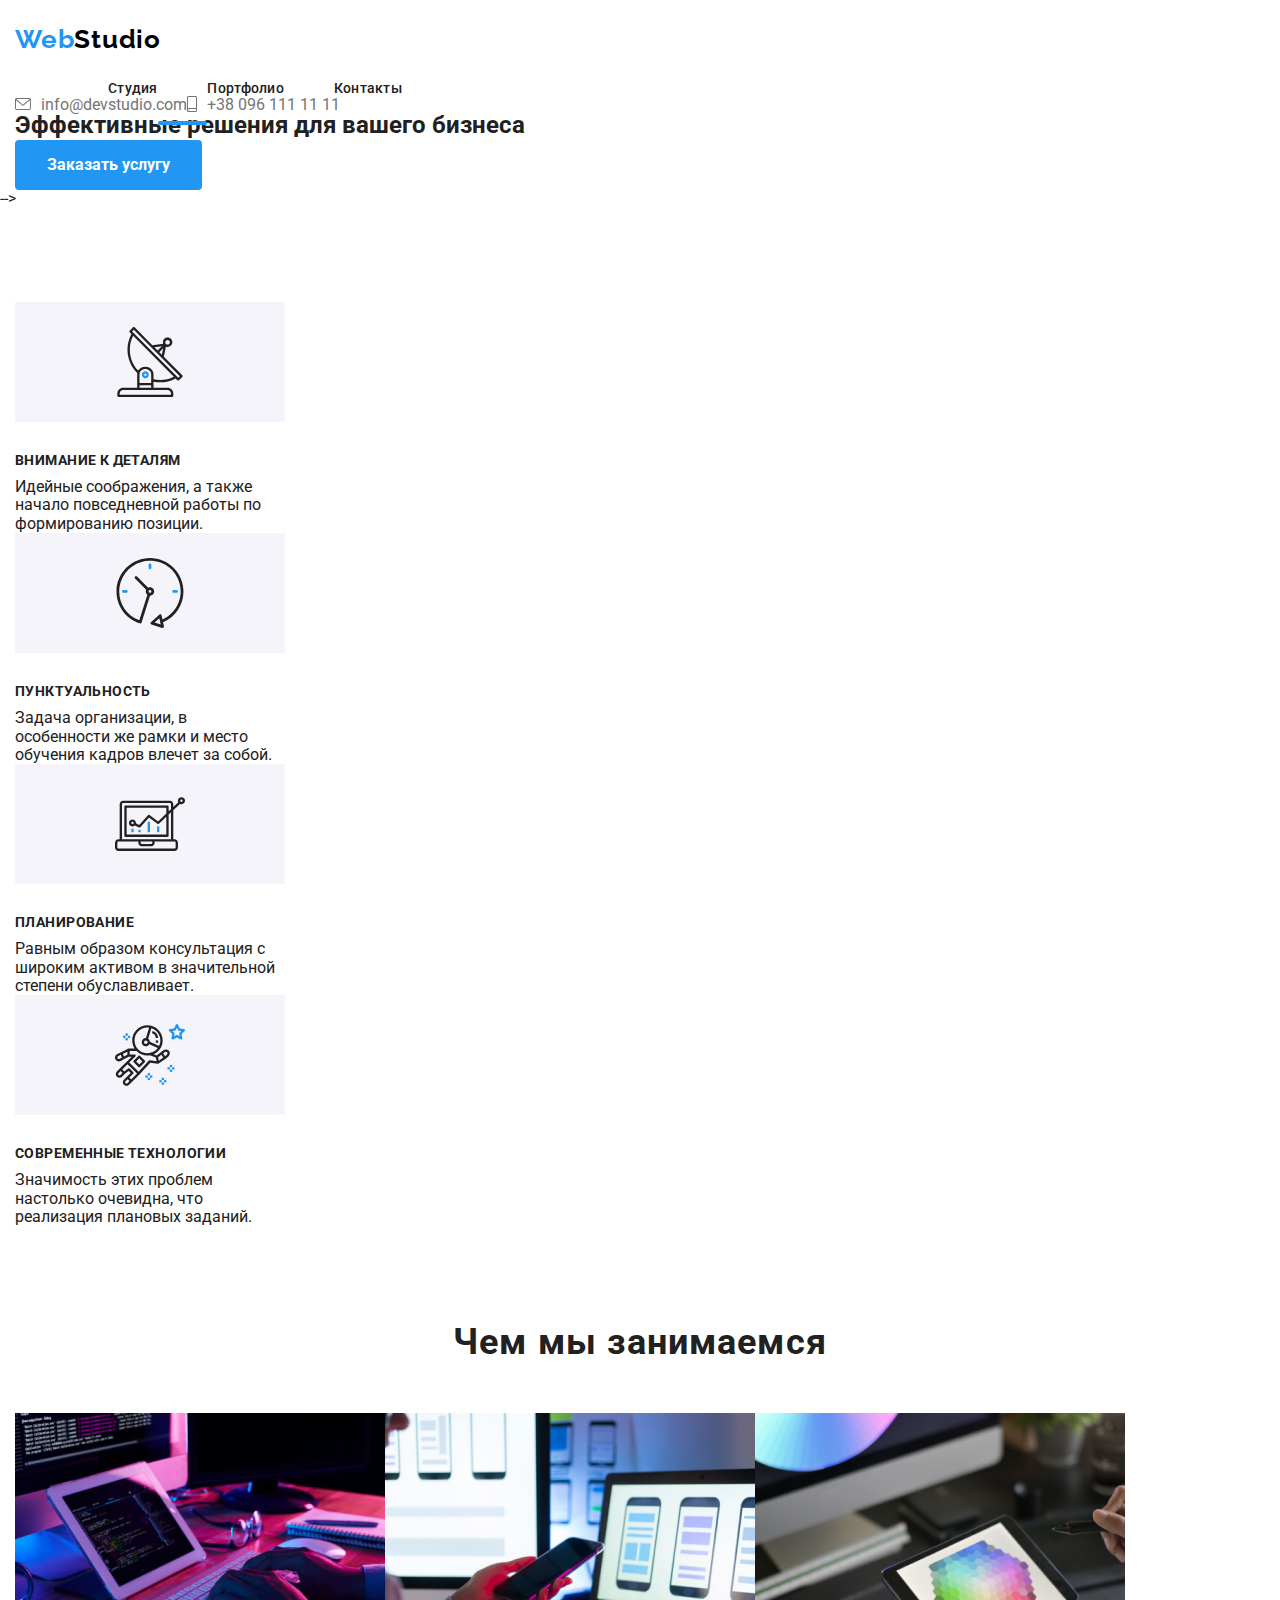
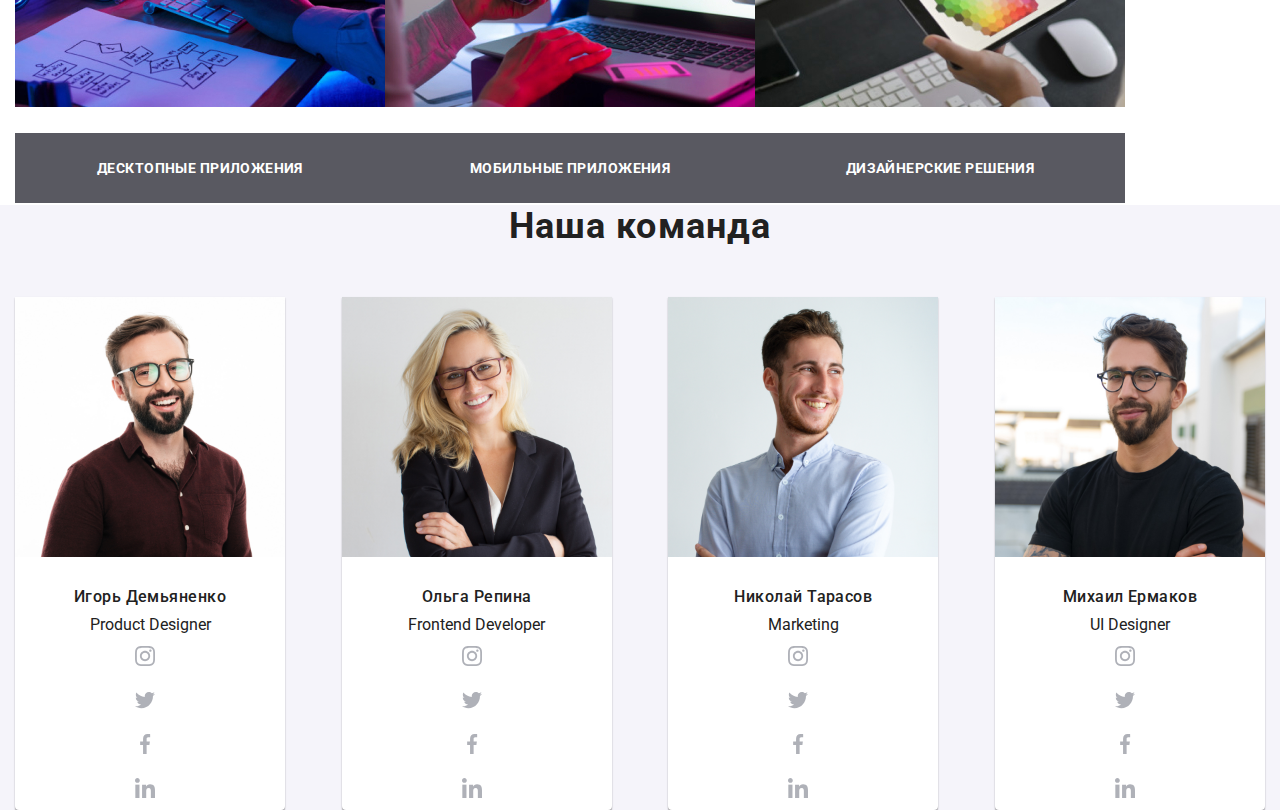
==== commit 995f53d3: "restart(nohelpmentor(" ====
--- a/index.html
+++ b/index.html
@@ -8,7 +8,7 @@
     <link rel="preconnect" href="https://fonts.gstatic.com">
     <link href="https://fonts.googleapis.com/css2?family=Raleway:wght@700&family=Roboto:wght@400;500;700;900&display=swap"
         rel="stylesheet">
-    <link rel="stylesheet" href="./css/style.css" />
+    <!-- <link rel="stylesheet" href="./css/style.css" /> -->
     <link rel="stylesheet" href="css/main.min.css"/>
 </head>
 
@@ -125,14 +125,14 @@
         </nav>
     </header>
 
-    <main>
+    <!-- <main>
         <!--Заказ услуги-->
         <section class="hero">
             <div class="container">
             <h2 class="hero__title">Эффективные решения для вашего бизнеса</h2>
             <button data-modal-open type="button" class="hero__button-color">Заказать услугу</button>
             </div>
-        </section>
+        </section> -->
 
         <!--Преимущество-->
         <section class="advantage">
@@ -346,7 +346,7 @@
             </div>
         </section> 
 <!-- Постоянные клиенты -->
-        <section class="client">
+        <!-- <section class="client">
             <div class="container">
             <h2 class="block-tittle">Постоянные клиенты</h2>
             <ul class="client__list">
@@ -378,13 +378,13 @@
             </li>
             </ul>
             </div>
-        </section>
+        </section> -->
         <!-- Постоянные клиенты -->
 
-    </main>
+    <!-- </main> -->
 
     <!--подвал-->
-     <footer class="footer">
+     <!-- <footer class="footer">
         
          <div class="container">
                  
@@ -451,7 +451,7 @@
                         </form>
                         </div>
          </div>
-      </footer>
+      </footer> -->
 
       
     <div class="backdrop is-hidden" id="modal" data-modal>
--- a/css/main.min.css
+++ b/css/main.min.css
@@ -1,3 +1,3 @@
 /*! modern-normalize v1.1.0 | MIT License | https://github.com/sindresorhus/modern-normalize */ul,ol{list-style:none;margin:0;padding:0}*{margin:0;padding:0}a{text-decoration:none;color:inherit;display:inline-block}*,::before,::after{box-sizing:border-box}html{-moz-tab-size:4;tab-size:4}html{line-height:1.15;-webkit-text-size-adjust:100%}body{margin:0}body{font-family:system-ui,-apple-system,"Segoe UI",Roboto,Helvetica,Arial,sans-serif,"Apple Color Emoji","Segoe UI Emoji"}hr{height:0;color:inherit}abbr[title]{text-decoration:underline dotted}b,strong{font-weight:bolder}code,kbd,samp,pre{font-family:ui-monospace, SFMono-Regular, Consolas, "Liberation Mono", Menlo,- monospace;font-size:1em}small{font-size:80%}sub,sup{font-size:75%;line-height:0;position:relative;vertical-align:baseline}sub{bottom:-0.25em}sup{top:-0.5em}table{text-indent:0;border-color:inherit}button,input,optgroup,select,textarea{font-family:inherit;font-size:100%;line-height:1.15;margin:0}button,select{text-transform:none}button,[type="button"],[type="reset"],[type="submit"]{-webkit-appearance:button}::-moz-focus-inner{border-style:none;padding:0}:-moz-focusring{outline:1px dotted ButtonText}:-moz-ui-invalid{box-shadow:none}legend{padding:0}progress{vertical-align:baseline}::-webkit-inner-spin-button,::-webkit-outer-spin-button{height:auto}[type="search"]{-webkit-appearance:textfield;outline-offset:-2px}::-webkit-search-decoration{-webkit-appearance:none}::-webkit-file-upload-button{-webkit-appearance:button;font:inherit}summary{display:list-item}:root{--blue-color: #2196f3;--white-color: #ffffff;--tell-color: #757575;--hero-color: #2f303a;--main-text-color: #212121;--mainbackgraund-color: #e5e5e5;--contacts-color: rgba(255, 255, 255, 0.6);--portfolio-color: #f5f4fa;--black-color: #000000;--stroke-color: #ececec;--icon-color: #afb1b8;--icon-footer: rgba(255, 255, 255, 0.1);--solid-color: #eeeeee;--solid-button: rgba(0, 0, 0, 0.2);--form-text: rgba(117, 117, 117, 0.5);--stoke-solid-footer: rgba(255, 255, 255, 0.3);--animation-hover: 250ms cubic-bezier(0.4, 0, 0.2, 1)}.container{width:1200px;padding:0 15px;margin:0 auto}body{font-family:"Roboto", sans-serif;background-color:var(--white-color);color:var(--main-text-color)}.block-tittle{font-weight:bold;font-size:36px;line-height:1.167;text-align:center;letter-spacing:0.03em;margin-bottom:50px}.work-list.text-work{display:flex;align-items:center;justify-content:center;color:var(--white-color);background-color:rgba(47,48,58,0.8);position:absolute;height:70px;width:370px;bottom:2px;left:0;z-index:1;font-weight:bold;font-size:14px;line-height:1.142;text-align:center;letter-spacing:0.03em}.background-img{position:relative;z-index:1}.card-container{position:relative;width:370px;height:404px}.background-blue{position:absolute;top:0;left:0;width:370px;height:294px;transform:translateY(60%);background:rgba(33,150,243,0.9);border:Solid rgba(33,150,243,0.9);opacity:0}.nav__logo-header{color:var(--black-color)}.navigation__logo{font-family:Raleway;color:var(--blue-color);font-weight:bold;font-size:26px;line-height:1.192;letter-spacing:0.03em;padding:24px 0px 25px}.footer__logo-footer{color:var(--white-color)}.footer__logo{font-family:Raleway;color:var(--blue-color);font-weight:bold;font-size:26px;line-height:1.192;letter-spacing:0.03em;padding:24px 0px 25px}.hero__button-color{font-family:"Roboto", sans-serif;background-color:var(--blue-color);color:var(--white-color);font-size:16px;line-height:1.875;font-weight:700;text-align:center;border:0;border-radius:4px;padding:10px 32px;cursor:pointer}.button-row__pro{font-family:"Roboto", sans-serif;background-color:var(--portfolio-color);font-weight:500;font-size:16px;line-height:1.625;text-align:center;letter-spacing:0.03em;border-radius:4px;padding:6px 22px;border:0}.button-row__pro:hover,.button-row__pro:focus{background-color:var(--blue-color);color:var(--white-color);box-shadow:0px 3px 1px rgba(0,0,0,0.1),0px 1px 2px rgba(0,0,0,0.08),0px 2px 2px rgba(0,0,0,0.12);transition:var(--animation-hover)}.button-row .container{padding:94px 0px 34px}.button-row__list{display:flex;justify-content:center;padding-bottom:16px}.button-row__list li:not(:last-child){margin-right:9px}.sub__button-footer{display:flex;justify-content:center;width:200px;height:50px;font-family:"Roboto", sans-serif;background-color:var(--blue-color);color:var(--white-color);font-size:16px;line-height:1.875;font-weight:700;text-align:center;border:0;border-radius:4px;padding:10px 32px;cursor:pointer;margin-left:12px}.nav__icons-contact-tell{width:10px;height:16px;margin-right:10px;fill:currentColor}.nav__icons-contact-mail{width:16px;height:12px;margin-right:10px;fill:currentColor}.social__icons-footer{width:20px;height:20px;fill:currentColor}.sub__telega-svg{width:24px;height:24px;fill:var(--white-color);margin-left:10px}.social__media .container{display:flex}.social__media a{width:44px;height:44px;border-radius:50%;padding:12px;background-color:var(--icon-footer);color:var(--white-color);flex-direction:row}.social__media li:not(:last-child){margin-right:10px}.social__media a:hover,.social__media a:focus{fill:var(--white-color);background-color:var(--blue-color);transition:var(--animation-hover)}.social__media a{fill:currentColor}.block-tittle{font-weight:bold;font-size:36px;line-height:1.167;text-align:center;letter-spacing:0.03em;margin-bottom:50px}.icons-button{width:11px;height:11px;fill:#000000;stroke:#000000;stroke-width:3px}.advantage__icons{width:70px;height:70px}.team__icons-social{width:20px;height:20px;color:var(--icon-color)}.icons-client{width:106px;height:60px}.modal-svg{display:flex;justify-content:left;align-items:center;position:absolute;transform:translateY(-50%);top:50%;left:3%;fill:inherit}.modal-name{width:12px;height:12px}.modal-tel{width:13px;height:13px}.modal-email{width:15px;height:12px}@keyframes button-hero{0%{transition:none}100%{transition:background-color 500ms linear, transform 500ms ease-in-out}}.backdrop{position:fixed;transition:background-color 500ms linear, transform 500ms ease-in-out;top:0;left:0;transform:translate(0);width:100vw;height:100vh;background-color:var(--solid-button);z-index:4}.modal-content{position:absolute;top:50%;left:50%;transform:translate(-50%, -50%);max-width:528px;width:100%;max-height:581px;height:100%;padding:40px;background-color:#fff;border-radius:3px;box-shadow:0px 4px 4px 0px rgba(0,0,0,0.2);animation-name:button-hero}[data-modal-close]{position:absolute;width:30px;height:30px;top:8px;right:5px;border-radius:20px;background-color:transparent;border:1px solid var(--solid-button);font-weight:bold;cursor:pointer;color:var(--main-text-color)}.is-hidden{transform:translate(-100%, -100%)}.close-but{padding:3px 3px 4px 4px}.modal-form-title{text-align:center;font-weight:700;font-size:20px;line-height:1.15;letter-spacing:3%;margin-bottom:10px}.modal-form{display:flex;flex-direction:column;height:448px}.modal-form-input{width:100%;border-radius:4px;height:40px;border:1px solid rgba(33,33,33,0.2);padding-left:42px;outline:none}.modal-form-input:focus{border-color:var(--blue-color)}.modal-form-input:focus+.modal-form-icon{background-color:var(--hero-color);fill:var(--blue-color);stroke:var(--blue-color)}.form-field{font-size:12px;line-height:1.167;text-align:left;letter-spacing:0.01em;color:var(--tell-color);margin-bottom:10px}.icon-position{position:relative;display:block;margin-top:4px}.modal-form-icon{fill:var(--main-text-color)}.modal-form-input::placeholder{color:var(--form-text)}.modal-form-text{width:100%;height:120px;resize:none;padding:12px 16px;margin-top:4px;margin-bottom:20px;border-radius:4px;border:1px solid rgba(33,33,33,0.2);font-size:14px;line-height:1.142;outline:none}.modal-form-text:focus{border-color:var(--blue-color)}.modal-form-text::placeholder{color:var(--form-text)}.form-field-txt{font-size:12px;line-height:1.167;text-align:left;letter-spacing:0.01em;color:var(--tell-color)}.modal-form-check{border-color:#212121}.modal-form-check::before{content:"";width:16px;height:15px;border:2px solid var(--main-text-color);display:inline-block;border-radius:3px;margin-right:9px;vertical-align:middle}.form-check:checked+.modal-form-check::before{content:url("../images/vector-galka.png");display:flex;flex-direction:row;align-items:center;justify-content:center;align-self:center;border-color:var(--blue-color);background-color:var(--blue-color)}.visually-hidden{position:absolute !important;width:1px !important;height:1px !important;margin:-1px !important;padding:0 !important;overflow:hidden;border:0 !important;clip:rect(0 0 0 0)}.form-check{display:flex}.modal-form-check{display:flex;align-items:center;align-self:auto;font-size:14px;line-height:1.714;justify-content:center;margin-bottom:30px}.form-link{color:var(--blue-color);text-decoration:underline;padding-left:3px}.button-color-form{display:flex;align-self:center;justify-content:center;width:200px;height:50px;font-family:"Roboto", sans-serif;background-color:var(--blue-color);color:var(--white-color);font-size:16px;line-height:1.875;font-weight:700;text-align:center;border:0;border-radius:4px;padding:10px 32px;cursor:pointer}.tittle__advantage{font-size:14px;line-height:1.142;letter-spacing:0.03em;text-transform:uppercase;margin-bottom:10px}.advantage__list .advantage__text{color:var(--tell-color);font-size:14px;line-height:1.715;letter-spacing:0.03em;font-weight:400;padding-top:10px}.nav__site .nav__link{display:flex;flex-direction:column;align-items:flex-end}.nav__studio::after,.nav__portfolio::after{content:"";height:4px;background-color:var(--blue-color);align-self:flex-end;border-radius:2px;z-index:2;position:absolute;top:41px}.nav__studio:after{width:49px}.nav__portfolio:after{width:76px}.nav__tell-tell,.nav__mail-mail{display:flex;flex-direction:row-reverse}.nav__list-tell{align-items:baseline;justify-content:start;color:var(--tell-color)}.nav__contact-nav .nav__list-tell:hover,.nav__contact-nav .nav__list-tell:hover,.nav__contact-nav .nav__link:hover{stroke:var(--blue-color);color:var(--blue-color);fill:var(--blue-color);transition:var(--animation-hover)}.navigation .container{display:flex;align-items:baseline}.navigation .nav{display:flex;width:1025px;justify-content:space-between}.nav__site{display:flex;width:294px;justify-content:space-between;margin-left:93px;position:relative}.nav__contact-nav{display:flex;height:16px}.nav__contact-nav li:not(:first-child){margin-left:50px}.navigation{background-color:var(--white-color);border:1px solid var(--stroke-color)}.nav__site .nav__link:hover,.nav__site .nav__link:focus,.nav__site .nav__link:active{color:var(--blue-color);transition:var(--animation-hover)}.nav .portfolio:visited,.nav .nav__studio:visited{color:var(--blue-color);transition:var(--animation-hover)}.nav__contact-nav .link:hover,.nav__contact-nav .link:focus{color:var(--blue-color);fill:var(--blue-color);transition:var(--animation-hover)}.nav__contact-nav a{color:var(--tell-color);transition:var(--animation-hover)}.navigation .nav__list{font-weight:500;font-size:14px;line-height:1.143;letter-spacing:0.02em}.hero .container{padding:200px 452px;width:1600px;display:flex;align-items:center;flex-flow:column;background-image:linear-gradient(to top, rgba(130,67,247,0.068), rgba(138,125,4,0.068)),url(../images/background.png);background-size:cover}.hero__title{color:var(--white-color);font-weight:900;font-size:44px;line-height:1.363;text-align:center;letter-spacing:0.06em;text-transform:uppercase;width:696px;margin-bottom:30px}.disp-none{display:none}.container .advantage__list{display:flex;padding:94px 0px;justify-content:space-between}.advantage__list>li{display:flex;width:270px;flex-direction:column}.advantage__content{height:120px;width:270px;background-color:var(--portfolio-color);display:flex;justify-content:center;align-items:center;margin-bottom:30px}.work__list .work__text{display:flex;align-items:center;justify-content:center;color:var(--white-color);background-color:rgba(47,48,58,0.8);position:absolute;height:70px;width:370px;bottom:2px;left:0;z-index:1;font-weight:bold;font-size:14px;line-height:1.142;text-align:center;letter-spacing:0.03em}.work__background-img{position:relative;z-index:1}.work{padding-bottom:94px}.container .work__list{display:flex}.work__list li:not(:first-child){margin-left:30px}.team__icons-social{width:20px;height:20px;color:var(--icon-color)}.team__list-people a{width:44px;height:44px;border-radius:50%;padding:12px}.team__list-people{display:flex;justify-content:center;flex-direction:row;padding-bottom:30px}.team__list-people a{flex-direction:row;color:var(--icon-color)}.team__list-people li:not(:last-child){margin-right:10px}.team__list-people a:hover,.team__list-people a:focus{fill:var(--white-color);background-color:var(--blue-color);transition:var(--animation-hover)}.team__social-link{fill:currentColor}.team .container{padding:94px 0px 93px}.team__list{display:flex;justify-content:space-between;align-content:center}.team__list>li{background-color:var(--white-color);border-bottom-right-radius:4px;border-bottom-left-radius:4px;box-shadow:0px 1px 1px rgba(0,0,0,0.14),0px 1px 2px rgba(0,0,0,0.2),0px 3px 1px rgba(0,0,0,0.12);display:flex;flex-direction:column;align-items:center;transition:var(--animation-hover)}.team{background-color:var(--portfolio-color);transition:var(--animation-hover)}.team__worker{font-weight:500;font-size:16px;line-height:1.188;padding:30px 0px 10px;letter-spacing:0.03em}.team__profession{font-size:16px;line-height:1.188;letter-spacing:0.03em;color:var(--tell-color);padding:10px 0px 16px;font-weight:normal}.client .container{padding-top:94px;padding-bottom:94px}.client__list li{width:170px;height:92px;border:solid 1px;border-radius:4px;padding:16px 32px;color:var(--icon-color);box-sizing:border-box}.client__list{display:flex;flex-direction:row;justify-content:space-between;align-items:center;fill:currentColor}.client__icons{width:106px;height:60px}.client__list li:focus,.client__list li:hover{fill:var(--blue-color);border:solid 1px var(--blue-color);transition:var(--animation-hover)}.card__container:hover .card__background,.card__container:focus .card__background{transition:var(--animation-hover);transform:translateY(0);opacity:1;overflow:auto}.card__container{position:relative;width:370px;height:404px}.card__background{position:absolute;top:0;left:0;width:370px;height:294px;transform:translateY(60%);background:rgba(33,150,243,0.9);border:Solid rgba(33,150,243,0.9);opacity:0}.card__text-background{font-family:Roboto;font-size:18px;line-height:1.556px;line-height:133%;vertical-align:Top;letter-spacing:3%;color:var(--white-color);padding:64px 23px}.card__portfolio li:hover{box-shadow:1px 4px 6px 1px rgba(0,0,0,0.16),0px 4px 4px rgba(0,0,0,0.06),0px 1px 1px rgba(0,0,0,0.06);transition:var(--animation-hover)}.card .container{padding-bottom:94px}.card__portfolio{display:flex;flex-wrap:wrap;justify-content:space-between}.card__portfolio li:nth-child(-n+6){margin-bottom:30px}.card__portfolio li{background-color:var(--white-color);border:1px solid var(--solid-color)}.card__pro-tittle{font-size:18px;line-height:2;letter-spacing:0.06em;margin-bottom:4px}.card__pro-text{font-weight:400;font-size:16px;line-height:1.875;letter-spacing:0.03em;color:var(--tell-color)}.card__text{z-index:4}.card__portfolio .card__text{padding:20px 24px}.sub__form{display:flex;flex-direction:row}.sub__telega-pole::placeholder{padding-left:16px}.sub__telega-pole{width:358px;height:50px;border:1px solid var(--stoke-solid-footer);background:var(--hero-color);border-radius:4px;padding-left:16px;color:var(--white-color)}.sub__telega-pole:focus{outline:none;border-color:var(--blue-color)}.footer .container{padding:60px 15px;align-items:baseline;justify-content:first baseline}.footer__address :not(:last-child){margin-bottom:9px}.footer{background-color:var(--hero-color)}.footer__address{color:var(--white-color);font-size:14px;line-height:1.411;letter-spacing:0.03em;font-style:normal}.footer__contacts{color:var(--contacts-color);font-weight:400;font-size:14px;line-height:1.714;letter-spacing:0.03em;text-decoration:none;font-style:normal}.footer__contacts:focus,.footer__contacts:hover{color:var(--blue-color);transition:var(--animation-hover)}.social__text{color:var(--white-color);font-weight:700;font-size:14px;line-height:1.143;vertical-align:Top;letter-spacing:0.03em;margin-bottom:20px}.footer .container{display:flex;justify-content:space-between}.social__cont{margin-left:70px;align-items:baseline}.social__media{display:flex}.sub__text{color:var(--white-color);font-weight:700;font-size:14px;line-height:1.143;vertical-align:Top;letter-spacing:0.03em;margin-bottom:20px}
+ monospace;font-size:1em}small{font-size:80%}sub,sup{font-size:75%;line-height:0;position:relative;vertical-align:baseline}sub{bottom:-0.25em}sup{top:-0.5em}table{text-indent:0;border-color:inherit}button,input,optgroup,select,textarea{font-family:inherit;font-size:100%;line-height:1.15;margin:0}button,select{text-transform:none}button,[type="button"],[type="reset"],[type="submit"]{-webkit-appearance:button}::-moz-focus-inner{border-style:none;padding:0}:-moz-focusring{outline:1px dotted ButtonText}:-moz-ui-invalid{box-shadow:none}legend{padding:0}progress{vertical-align:baseline}::-webkit-inner-spin-button,::-webkit-outer-spin-button{height:auto}[type="search"]{-webkit-appearance:textfield;outline-offset:-2px}::-webkit-search-decoration{-webkit-appearance:none}::-webkit-file-upload-button{-webkit-appearance:button;font:inherit}summary{display:list-item}:root{--blue-color: #2196f3;--white-color: #ffffff;--tell-color: #757575;--hero-color: #2f303a;--main-text-color: #212121;--mainbackgraund-color: #e5e5e5;--contacts-color: rgba(255, 255, 255, 0.6);--portfolio-color: #f5f4fa;--black-color: #000000;--stroke-color: #ececec;--icon-color: #afb1b8;--icon-footer: rgba(255, 255, 255, 0.1);--solid-color: #eeeeee;--solid-button: rgba(0, 0, 0, 0.2);--form-text: rgba(117, 117, 117, 0.5);--stoke-solid-footer: rgba(255, 255, 255, 0.3);--animation-hover: 250ms cubic-bezier(0.4, 0, 0.2, 1)}.container{padding:0 15px;margin:0 auto;width:100%}body{font-family:"Roboto", sans-serif;background-color:var(--white-color);color:var(--main-text-color)}.block-tittle{font-weight:bold;font-size:36px;line-height:1.167;text-align:center;letter-spacing:0.03em;margin-bottom:50px}.nav__logo-header{color:var(--black-color)}.navigation__logo{font-family:Raleway;color:var(--blue-color);font-weight:bold;font-size:26px;line-height:1.192;letter-spacing:0.03em;padding:24px 0px 25px}.footer__logo-footer{color:var(--white-color)}.footer__logo{font-family:Raleway;color:var(--blue-color);font-weight:bold;font-size:26px;line-height:1.192;letter-spacing:0.03em;padding:24px 0px 25px}.footer__logo__logo-footer{color:var(--white-color)}.nav__icons-contact-tell{width:10px;height:16px;margin-right:10px;fill:currentColor}.nav__icons-contact-mail{width:16px;height:12px;margin-right:10px;fill:currentColor}.social__icons-footer{width:20px;height:20px;fill:currentColor}.sub__telega-svg{width:24px;height:24px;fill:var(--white-color);margin-left:10px}.social__media.container{display:flex}.social__media.containera{width:44px;height:44px;border-radius:50%;padding:12px;background-color:var(--icon-footer);color:var(--white-color);flex-direction:row;fill:currentColor}.social__media.containera li:not(:last-child){margin-right:10px}.social__media.containera li:not(:last-child) a:hover,.social__media.containera li:not(:last-child) a :focus{fill:var(--white-color);background-color:var(--blue-color);transition:var(--animation-hover)}.hero__button-color{font-family:"Roboto", sans-serif;background-color:var(--blue-color);color:var(--white-color);font-size:16px;line-height:1.875;font-weight:700;text-align:center;border:0;border-radius:4px;padding:10px 32px;cursor:pointer}.button-row__pro{font-family:"Roboto", sans-serif;background-color:var(--portfolio-color);font-weight:500;font-size:16px;line-height:1.625;text-align:center;letter-spacing:0.03em;border-radius:4px;padding:6px 22px;border:0}.button-row__pro:hover,.button-row__pro:focus{background-color:var(--blue-color);color:var(--white-color);box-shadow:0px 3px 1px rgba(0,0,0,0.1),0px 1px 2px rgba(0,0,0,0.08),0px 2px 2px rgba(0,0,0,0.12);transition:var(--animation-hover)}.button-row .container{padding:94px 0px 34px}.button-row__list{display:flex;justify-content:center;padding-bottom:16px}.button-row__list li:not(:last-child){margin-right:9px}.sub__button-footer{display:flex;justify-content:center;width:200px;height:50px;font-family:"Roboto", sans-serif;background-color:var(--blue-color);color:var(--white-color);font-size:16px;line-height:1.875;font-weight:700;text-align:center;border:0;border-radius:4px;padding:10px 32px;cursor:pointer;margin-left:12px}.block-tittle{font-weight:bold;font-size:36px;line-height:1.167;text-align:center;letter-spacing:0.03em;margin-bottom:50px}.icons-button{width:11px;height:11px;fill:#000000;stroke:#000000;stroke-width:3px}.advantage__icons{width:70px;height:70px}.team__icons-social{width:20px;height:20px;color:var(--icon-color)}.icons-client{width:106px;height:60px}.modal-svg{display:flex;justify-content:left;align-items:center;position:absolute;transform:translateY(-50%);top:50%;left:3%;fill:inherit}.modal-name{width:12px;height:12px}.modal-tel{width:13px;height:13px}.modal-email{width:15px;height:12px}@keyframes button-hero{0%{transition:none}100%{transition:background-color 500ms linear, transform 500ms ease-in-out}}.backdrop{position:fixed;transition:background-color 500ms linear, transform 500ms ease-in-out;top:0;left:0;transform:translate(0);width:100vw;height:100vh;background-color:var(--solid-button);z-index:4}.modal-content{position:absolute;top:50%;left:50%;transform:translate(-50%, -50%);max-width:528px;width:100%;max-height:581px;height:100%;padding:40px;background-color:#fff;border-radius:3px;box-shadow:0px 4px 4px 0px rgba(0,0,0,0.2);animation-name:button-hero}[data-modal-close]{position:absolute;width:30px;height:30px;top:8px;right:5px;border-radius:20px;background-color:transparent;border:1px solid var(--solid-button);font-weight:bold;cursor:pointer;color:var(--main-text-color)}.is-hidden{transform:translate(-100%, -100%)}.close-but{padding:3px 3px 4px 4px}.modal-form-title{text-align:center;font-weight:700;font-size:20px;line-height:1.15;letter-spacing:3%;margin-bottom:10px}.modal-form{display:flex;flex-direction:column;height:448px}.modal-form-input{width:100%;border-radius:4px;height:40px;border:1px solid rgba(33,33,33,0.2);padding-left:42px;outline:none}.modal-form-input:focus{border-color:var(--blue-color)}.modal-form-input:focus+.modal-form-icon{background-color:var(--hero-color);fill:var(--blue-color);stroke:var(--blue-color)}.form-field{font-size:12px;line-height:1.167;text-align:left;letter-spacing:0.01em;color:var(--tell-color);margin-bottom:10px}.icon-position{position:relative;display:block;margin-top:4px}.modal-form-icon{fill:var(--main-text-color)}.modal-form-input::placeholder{color:var(--form-text)}.modal-form-text{width:100%;height:120px;resize:none;padding:12px 16px;margin-top:4px;margin-bottom:20px;border-radius:4px;border:1px solid rgba(33,33,33,0.2);font-size:14px;line-height:1.142;outline:none}.modal-form-text:focus{border-color:var(--blue-color)}.modal-form-text::placeholder{color:var(--form-text)}.form-field-txt{font-size:12px;line-height:1.167;text-align:left;letter-spacing:0.01em;color:var(--tell-color)}.modal-form-check{border-color:#212121}.modal-form-check::before{content:"";width:16px;height:15px;border:2px solid var(--main-text-color);display:inline-block;border-radius:3px;margin-right:9px;vertical-align:middle;display:flex;align-items:baseline}.form-check:checked+.modal-form-check::before{content:url("../images/vector-galka.png");display:flex;flex-direction:row;align-items:center;justify-content:center;align-self:center;border-color:var(--blue-color);background-color:var(--blue-color)}.visually-hidden{position:absolute !important;width:1px !important;height:1px !important;margin:-1px !important;padding:0 !important;overflow:hidden;border:0 !important;clip:rect(0 0 0 0)}.form-check{display:flex}.modal-form-check{display:flex;align-items:center;align-self:auto;font-size:14px;line-height:1.714;justify-content:center;margin-bottom:30px}.form-link{color:var(--blue-color);text-decoration:underline;padding-left:3px}.button-color-form{display:flex;align-self:center;justify-content:center;width:200px;height:50px;font-family:"Roboto", sans-serif;background-color:var(--blue-color);color:var(--white-color);font-size:16px;line-height:1.875;font-weight:700;text-align:center;border:0;border-radius:4px;padding:10px 32px;cursor:pointer}.advantage__tittle{font-size:14px;line-height:1.142;letter-spacing:0.03em;text-transform:uppercase;margin-bottom:10px}.advantage__tittle__list .advantage__text{color:var(--tell-color);font-size:14px;line-height:1.715;letter-spacing:0.03em;font-weight:400;padding-top:10px}.nav__site.nav__link{display:flex;flex-direction:column;align-items:flex-end}.nav__studio::after{content:"";height:4px;background-color:var(--blue-color);align-self:flex-end;border-radius:2px;z-index:2;position:absolute;top:41px;width:49px}.nav__portfolio::after{content:"";height:4px;background-color:var(--blue-color);align-self:flex-end;border-radius:2px;z-index:2;position:absolute;top:41px;width:76px}.nav__tell-tell,.nav__mail-mail{display:flex;flex-direction:row-reverse}.nav__list-tell{align-items:baseline;justify-content:start;color:var(--tell-color)}.nav__contact-nav.nav__list-tell:hover,.nav__contact-nav.nav__link:hover{stroke:var(--blue-color);color:var(--blue-color);fill:var(--blue-color);transition:var(--animation-hover)}.navigation.container{display:flex;align-items:baseline}.navigation.container.nav{display:flex;width:1025px;justify-content:space-between}.navigation.container.nav{background-color:var(--white-color);border:1px solid var(--stroke-color)}.nav__site{display:flex;width:294px;justify-content:space-between;margin-left:93px;position:relative}.nav__contact-nav{display:flex;height:16px}.nav__contact-navli:not(:first-child){margin-left:50px}.nav__site .nav__link :hover,.nav__site .nav__link :focus,.nav__site .nav__link :active{color:var(--blue-color);transition:var(--animation-hover)}.nav.portfolio:visited,.nav.nav__studio:visited{color:var(--blue-color);transition:var(--animation-hover)}.nav__contact-nav .link:hover,.nav__contact-nav .link :focus{color:var(--blue-color);fill:var(--blue-color);transition:var(--animation-hover)}.nav__contact-nav a{color:var(--tell-color);transition:var(--animation-hover)}.navigation .nav__list{font-weight:500;font-size:14px;line-height:1.143;letter-spacing:0.02em}.hero.container{padding:200px 452px;width:1600px;display:flex;align-items:center;flex-flow:column;background-image:linear-gradient(to top, rgba(130,67,247,0.068), rgba(138,125,4,0.068)),url(../images/background.png);background-size:cover}.hero.container__title{color:var(--white-color);font-weight:900;font-size:44px;line-height:1.363;text-align:center;letter-spacing:0.06em;text-transform:uppercase;width:696px;margin-bottom:30px}.disp-none{display:none}.container .advantage__list{padding:94px 0px}.advantage__list>li{display:flex;width:270px;flex-direction:column}.advantage__list>li.container{display:flex;padding:94px 0px;justify-content:space-between}.advantage__content{height:120px;width:270px;background-color:var(--portfolio-color);display:flex;justify-content:center;align-items:center;margin-bottom:30px}.work__list .work__text{display:flex;align-items:center;justify-content:center;color:var(--white-color);background-color:rgba(47,48,58,0.8);position:absolute;height:70px;width:370px;bottom:2px;left:0;z-index:1;font-weight:bold;font-size:14px;line-height:1.142;text-align:center;letter-spacing:0.03em}.work__background-img{position:relative;z-index:1}.work__background-img{padding-bottom:94px}.work__background-img__list li:not(:first-child){margin-left:30px}.container .work__list{display:flex}.team__icons-social{width:20px;height:20px;color:var(--icon-color)}.team__list-people a{width:44px;height:44px;border-radius:50%;padding:12px;flex-direction:row;color:var(--icon-color)}.team__list-people a{display:flex;justify-content:center;flex-direction:row;padding-bottom:30px}.team__list-people li:not(:last-child){margin-right:10px}.team__list-people a:hover,.team__list-people a :focus{fill:var(--white-color);background-color:var(--blue-color);transition:var(--animation-hover)}.team__social-link{fill:currentColor}.team__social-link.container{padding:94px 0px 93px}.team__list{display:flex;justify-content:space-between;align-content:center}.team__list>li{background-color:var(--white-color);border-bottom-right-radius:4px;border-bottom-left-radius:4px;box-shadow:0px 1px 1px rgba(0,0,0,0.14),0px 1px 2px rgba(0,0,0,0.2),0px 3px 1px rgba(0,0,0,0.12);display:flex;flex-direction:column;align-items:center;transition:var(--animation-hover)}.team{background-color:var(--portfolio-color);transition:var(--animation-hover)}.team__worker{font-weight:500;font-size:16px;line-height:1.188;padding:30px 0px 10px;letter-spacing:0.03em}.team__worker__profession{font-size:16px;line-height:1.188;letter-spacing:0.03em;color:var(--tell-color);padding:10px 0px 16px;font-weight:normal}.client.container{padding-top:94px;padding-bottom:94px}.client.container__icons{width:106px;height:60px}.client__list li{width:170px;height:92px;border:solid 1px;border-radius:4px;padding:16px 32px;color:var(--icon-color);box-sizing:border-box}.client__list li{display:flex;flex-direction:row;justify-content:space-between;align-items:center;fill:currentColor}.client__list li li:focus,.client__list li li:hover{fill:var(--blue-color);border:solid 1px var(--blue-color);transition:var(--animation-hover)}.card__background.card__container:hover,.card__background.card__container :focus{transition:var(--animation-hover);transform:translateY(0);opacity:1;overflow:auto}.card__container{position:relative;width:370px;height:404px}.card__container__background{position:absolute;top:0;left:0;width:370px;height:294px;transform:translateY(60%);background:rgba(33,150,243,0.9);border:Solid rgba(33,150,243,0.9);opacity:0}.card__text-background{font-family:Roboto;font-size:18px;line-height:1.556px;line-height:133%;vertical-align:Top;letter-spacing:3%;color:var(--white-color);padding:64px 23px}.card__text-background.container{padding-bottom:94px}.card__portfolio li:hover{box-shadow:1px 4px 6px 1px rgba(0,0,0,0.16),0px 4px 4px rgba(0,0,0,0.06),0px 1px 1px rgba(0,0,0,0.06);transition:var(--animation-hover)}.card__portfolio li:hover{display:flex;flex-wrap:wrap;justify-content:space-between}.card__portfolio li:nth-child(-n+6){margin-bottom:30px}.card__portfolio li:nth-child(-n+6){display:flex;flex-wrap:wrap;justify-content:space-between}.card__pro-tittle{font-size:18px;line-height:2;letter-spacing:0.06em;margin-bottom:4px}.card__pro-tittle__pro-text{font-weight:400;font-size:16px;line-height:1.875;letter-spacing:0.03em;color:var(--tell-color)}.card__text{z-index:4}.card__text__portfolio .card__text{padding:20px 24px}.sub__form{display:flex;flex-direction:row}.sub__telega-pole::placeholder{padding-left:16px}.sub__telega-pole::placeholder{width:358px;height:50px;border:1px solid var(--stoke-solid-footer);background:var(--hero-color);border-radius:4px;padding-left:16px;color:var(--white-color)}.sub__telega-pole::placeholder:focus{outline:none;border-color:var(--blue-color)}.footer__address:not(:last-child){margin-bottom:9px}.footer__address:not(:last-child){color:var(--white-color);font-size:14px;line-height:1.411;letter-spacing:0.03em;font-style:normal}.footer{background-color:var(--hero-color)}.footer.container{display:flex;padding:60px 15px;align-items:baseline;justify-content:first baseline}.footer__contacts{color:var(--contacts-color);font-weight:400;font-size:14px;line-height:1.714;letter-spacing:0.03em;text-decoration:none;font-style:normal}.footer__contacts:focus,.footer__contacts :hover{color:var(--blue-color);transition:var(--animation-hover)}.social__text{color:var(--white-color);font-weight:700;font-size:14px;line-height:1.143;vertical-align:Top;letter-spacing:0.03em;margin-bottom:20px}.social__text__cont{margin-left:70px;align-items:baseline}.social__text__cont__media{display:flex}.social__text__cont__media__text{color:var(--white-color);font-weight:700;font-size:14px;line-height:1.143;vertical-align:Top;letter-spacing:0.03em;margin-bottom:20px}
 /*# sourceMappingURL=main.min.css.map */